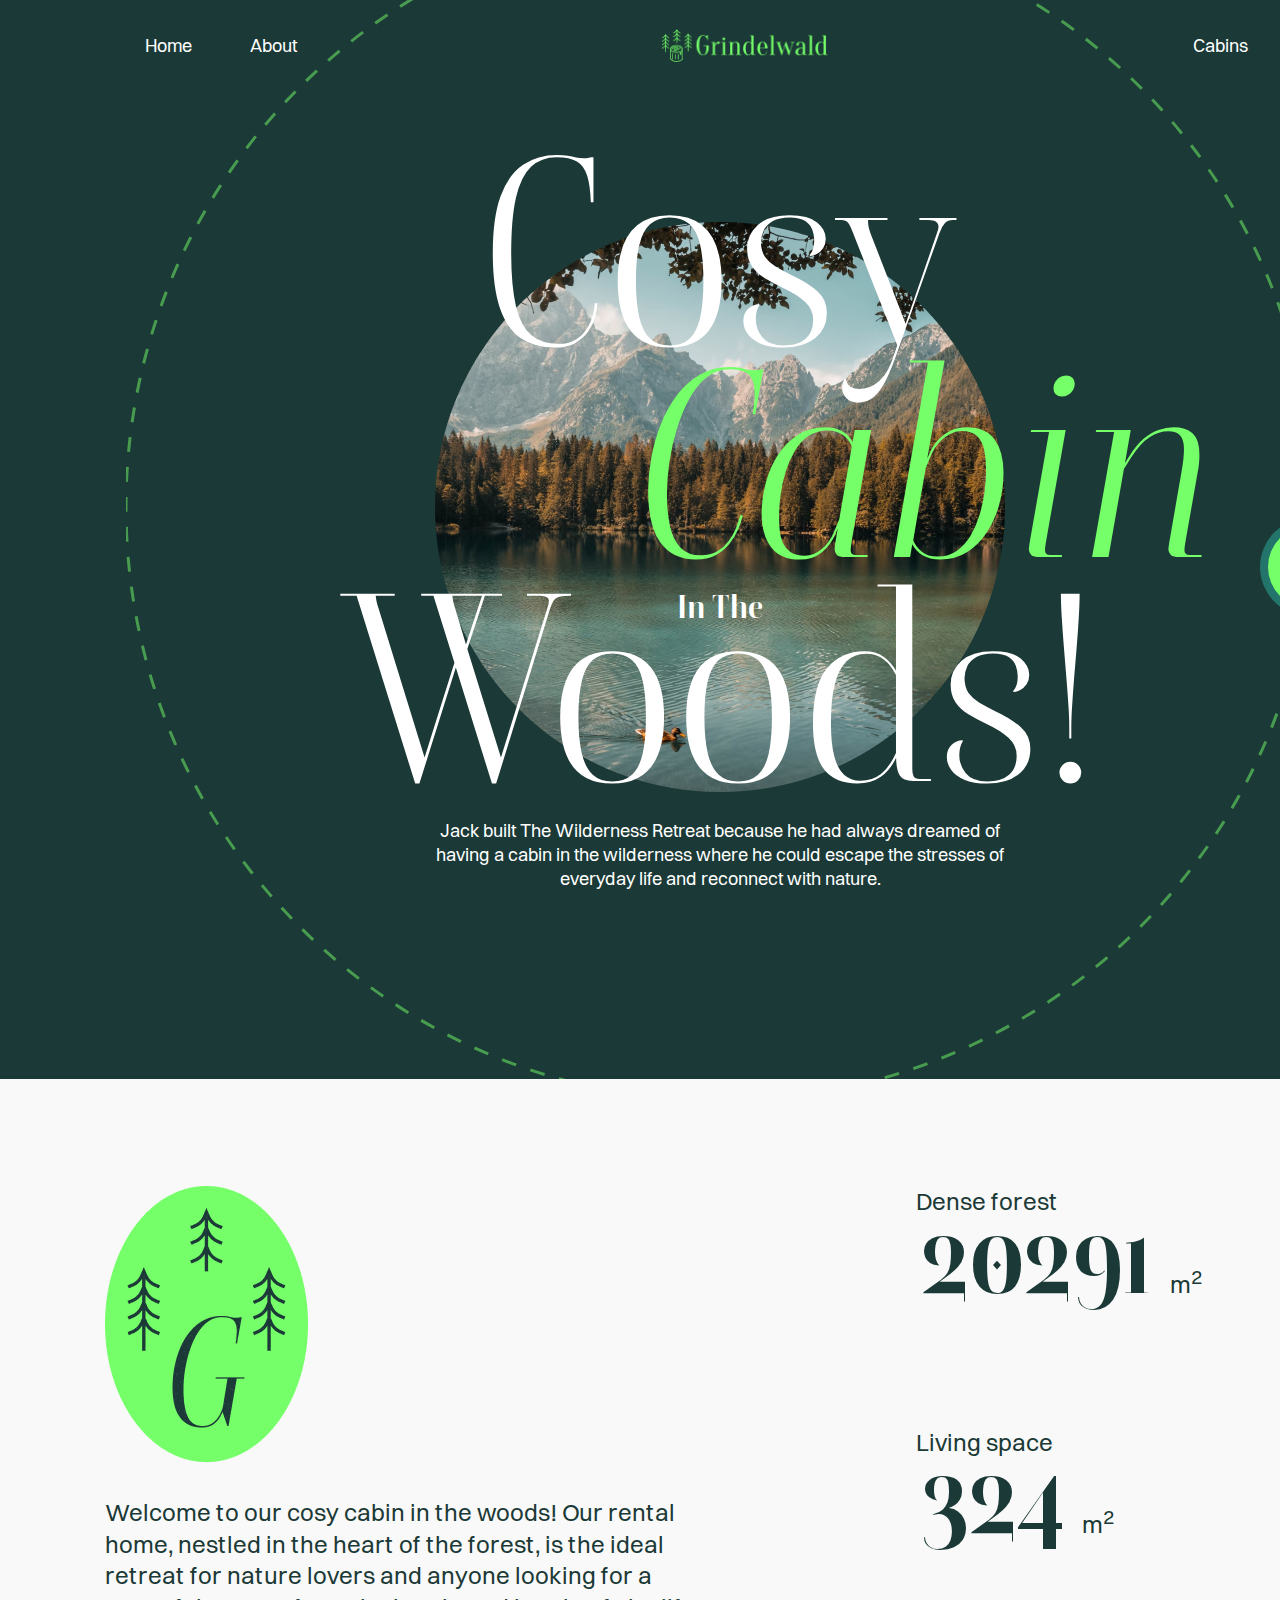
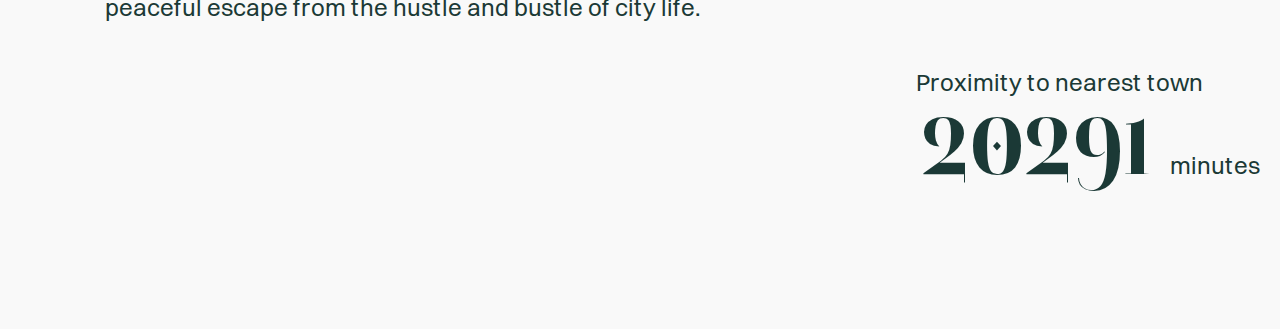
==== home-page/index.html @ 6c134b19 "Completed the company info section" ====
<!doctype html>
<html lang="en">
  <head>
    <meta charset="UTF-8" />
    <meta name="viewport" content="width=device-width, initial-scale=1.0" />
    <link rel="stylesheet" href="./styles.css" />
    <link
      href="https://api.fontshare.com/v2/css?f[]=boska@200,201,300,301,400,401,500,501,700,701,900,901,1,2&display=swap"
      rel="stylesheet"
    />

    <link rel="preconnect" href="https://fonts.googleapis.com" />
    <link rel="preconnect" href="https://fonts.gstatic.com" crossorigin />
    <link
      href="https://fonts.googleapis.com/css2?family=Poppins:ital,wght@0,100;0,200;0,300;0,400;0,500;0,600;0,700;0,800;0,900;1,100;1,200;1,300;1,400;1,500;1,600;1,700;1,800;1,900&display=swap"
      rel="stylesheet"
    />
    <title>Grindelwald</title>
  </head>
  <body>
    <main>
      <!-- =================================== Start Header ================================ -->
      <header>
        <!-- ========== Navbar ============ -->
        <nav>
          <div id="left-items">
            <a href="/">Home</a>
            <a href="/">About</a>
          </div>
          <img src="./assets/images/logo.png" alt="" />
          <div id="right-items">
            <a href="/">Cabins</a>
            <a href="/">Reserve</a>
          </div>
        </nav>

        <!-- ======== Hero Secion ========= -->
        <div class="hero-section">
          <div class="dash-circle">
            <img src="./assets/images/image1.png" alt="" />
            <div class="hero-info">
              <h1>
                <span>Cosy</span>
                <span id="cabin">Cabin</span>
                <span id="in-the">In The </span>
                <span> Woods!</span>
              </h1>
              <p>
                Jack built The Wilderness Retreat because he had always dreamed
                of having a cabin in the wilderness where he could escape the
                stresses of everyday life and reconnect with nature.
              </p>
            </div>
            <div class="flex-center">
              <button class="flex-center">
                <img src="./assets/icons/play.png" alt="" />
              </button>
            </div>
          </div>
        </div>
      </header>
      <!-- =================================== End Header ================================ -->

      <!-- =================================== Start Header ================================ -->
      <section class="company-info">
        <div class="logo-para-container">
          <img src="./assets/images/trees.png" alt="Grindelwald" />
          <p class="company-para">
            Welcome to our cosy cabin in the woods! Our rental home, nestled in
            the heart of the forest, is the ideal retreat for nature lovers and
            anyone looking for a peaceful escape from the hustle and bustle of
            city life.
          </p>
        </div>

        <div class="cabin-data">
          <div>
            <p>Dense forest</p>
            <h2>
              20291 <span>m<sup>2</sup></span>
            </h2>
          </div>
          <div>
            <p>Living space</p>
            <h2>
              324 <span>m<sup>2</sup></span>
            </h2>
          </div>
          <div>
            <p>Proximity to nearest town</p>
            <h2>20291 <span>minutes</span></h2>
          </div>
        </div>
      </section>
    </main>

    <script src="./app.js"></script>
  </body>
</html>
---- home-page/styles.css ----
@font-face {
  font-family: "Switzer Variable";
  src: url("./assets/fonts/Switzer-Variable.ttf");
}

@font-face {
  font-family: "Boska Variable";
  src: url("./assets/fonts/Boska-Variable.ttf");
}

@font-face {
  font-family: "Boska-Italic";
  src: url("./assets/fonts/Boska-VariableItalic.ttf");
}

:root {
  --primary-color: #75ff69;
  --primary-bg: #1b3936;
  --secondary-bg: #f9f9f9;
  --text-color: #1b3936;
}

* {
  margin: 0;
  padding: 0;
  box-sizing: border-box;
  /* font-family: "Boska", serif; */
  /* font-family: "Poppins", sans-serif; */
  /* font-family: SwitzerBlackItalic; */
  /* font-family: BoskaExtralight; */
  text-decoration: none;
}

body {
  width: 1440px;
  margin: auto;
}

/* ====================================== Common Styles ==================================== */
.flex-center {
  display: flex;
  align-items: center;
  justify-content: center;
}

/* ====================================== Start Header Styles ==================================== */
header {
  height: 1079px;
  background-color: var(--primary-bg);
  position: relative;
  z-index: 0;
  padding-top: 29px;
  overflow: hidden;
}

/* ========= Start Nabbar styles =========== */
header nav {
  width: 1214px;
  height: 33px;
  display: flex;
  align-items: center;
  justify-content: space-between;
  margin: 0 81px 0 145px;
}

header nav a {
  font-family: Switzer Variable;
  font-size: 18px;
  font-weight: 400;
  line-height: 23.76px;
  color: white;
}

header nav #left-items a:first-child {
  margin-right: 54px;
}

header nav #right-items a:first-child {
  margin-right: 41px;
}

header nav img {
  width: 168px;
  height: 33px;
}
/* ========== End Navbar Styles =========== */

.hero-section .dash-circle {
  width: 1188px;
  height: 1188px;
  top: -87.45px;
  left: 126px;
  bottom: -30px;
  position: absolute;

  display: flex;
  align-items: center;
  justify-content: center;

  background-image: url("data:image/svg+xml,%3csvg width='100%25' height='100%25' xmlns='http://www.w3.org/2000/svg'%3e%3crect width='100%25' height='100%25' fill='none' rx='50%25' ry='50%25' stroke='rgba(117%2c 255%2c 105%2c 0.5)' stroke-width='3' stroke-dasharray='15px%2c 15px' stroke-dashoffset='86' stroke-linecap='butt'/%3e%3c/svg%3e");

  /* border-radius: 100px; */
}

.dash-circle img {
  height: 570px;
  width: 570px;
  position: absolute;
  z-index: -10;
}

.dash-circle .hero-info {
  width: 1070px;
  height: 724px;
  z-index: 10;
  color: white;
  display: flex;
  align-items: center;
  justify-content: center;
  flex-direction: column;
}

.dash-circle .hero-info h1 {
  font-family: Boska Variable;
  margin-top: 50px;
}

.dash-circle .hero-info h1 span {
  display: block;
  text-align: center;
}

.dash-circle .hero-info h1 span:first-child,
.dash-circle .hero-info h1 span:nth-child(2),
.dash-circle .hero-info h1 span:last-child {
  font-size: 262px;
  font-weight: 400;
  line-height: 161.76px;
}

.dash-circle .hero-info h1 span:nth-child(2) {
  text-align: right;
  margin: 50px -120px 40px 0;
  font-family: Boska-Italic;
  font-style: italic !important;
  color: var(--primary-color);
}

.dash-circle .hero-info h1 span:nth-child(3) {
  font-size: 32px;
  font-weight: 700;
  line-height: 41.6px;
  margin-bottom: -20px;
}

.dash-circle .hero-info p {
  width: 570px;
  height: 72px;
  font-family: Switzer Variable;
  font-size: 18px;
  font-weight: 400;
  line-height: 23.76px;
  text-align: center;
  margin-top: 50px;
}

.dash-circle div:last-child {
  width: 120px;
  height: 120px;
  border-radius: 50%;
  background: var(--primary-bg);
  position: absolute;
  top: 50%;
  right: -55px;
  z-index: 0;
}

.dash-circle div > button {
  width: 82px;
  height: 82px;
  border-radius: 50%;
  background: var(--primary-color);
  cursor: pointer;
  position: relative;
  border: none;
}

.dash-circle div > button::after {
  content: "";
  inset: -8px;
  border-radius: 50%;
  background-color: #23746b;
  position: absolute;
  z-index: -1;
}

.dash-circle div > button img {
  width: 17px;
  height: auto;
  z-index: 10;
}
/* ====================================== End Header Styles ==================================== */

/* ================================ Start Company Info Styles ================================ */
section.company-info {
  width: 100%;
  height: 850px;
  padding: 107px 0 0 105px;
  background-color: var(--secondary-bg);
  display: flex;
  gap: 207px;
  color: var(--text-color);
}

section.company-info .logo-para-container img {
  width: 203px;
}

section.company-info .logo-para-container p {
  width: 609px;
  font-family: Switzer Variable;
  font-size: 24px;
  font-weight: 400;
  line-height: 31.68px;
  margin-top: 30px;
}

section.company-info .cabin-data {
  display: flex;
  flex-direction: column;
  gap: 104px;
}

section.company-info .cabin-data > div h2 {
  font-family: Boska Variable;
  font-size: 100px;
  font-weight: 700;
  line-height: 130px;
  text-align: left;
  margin-top: -25px;
}

section.company-info .cabin-data > div > p,
section.company-info .cabin-data > div h2 > span {
  font-family: Switzer Variable;
  font-size: 24px;
  line-height: 31.68px;
  font-weight: 400;
  margin-left: -5px;
}
/* ================================ End Company Info Styles ================================= */
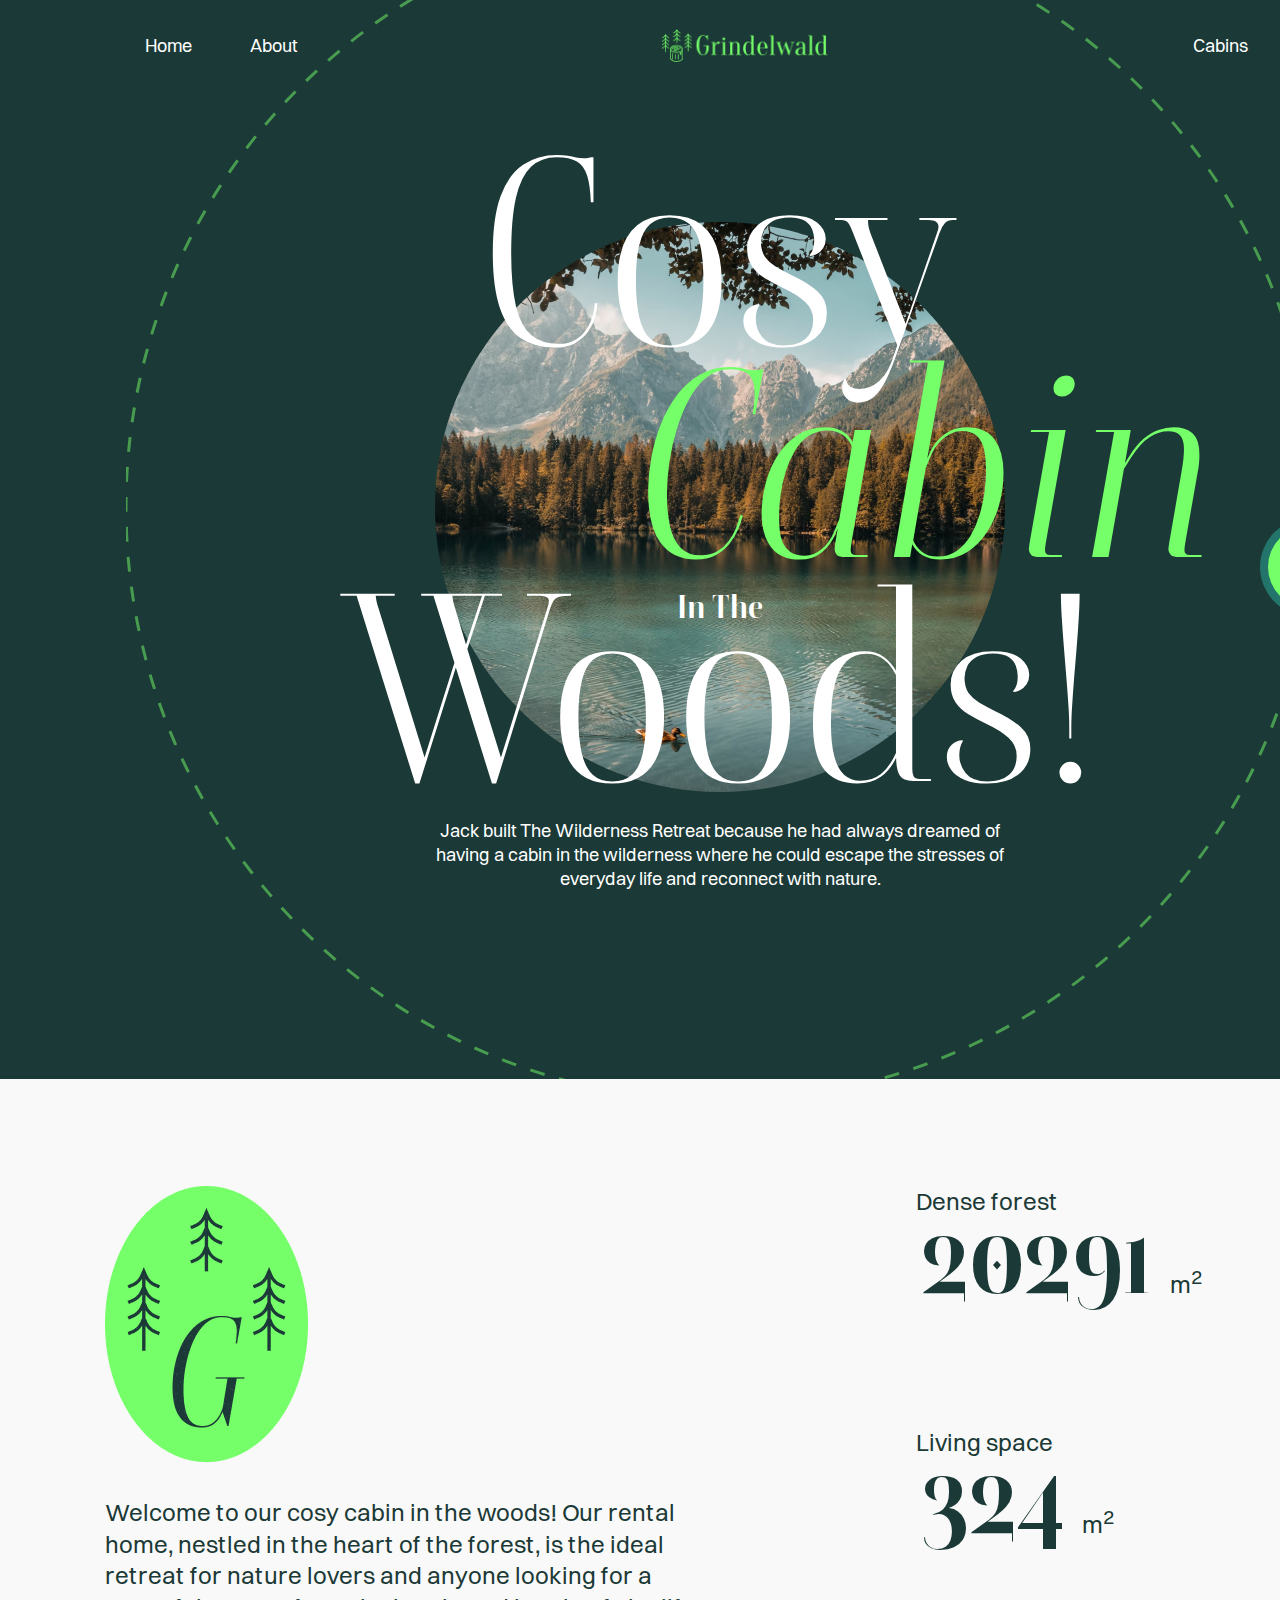
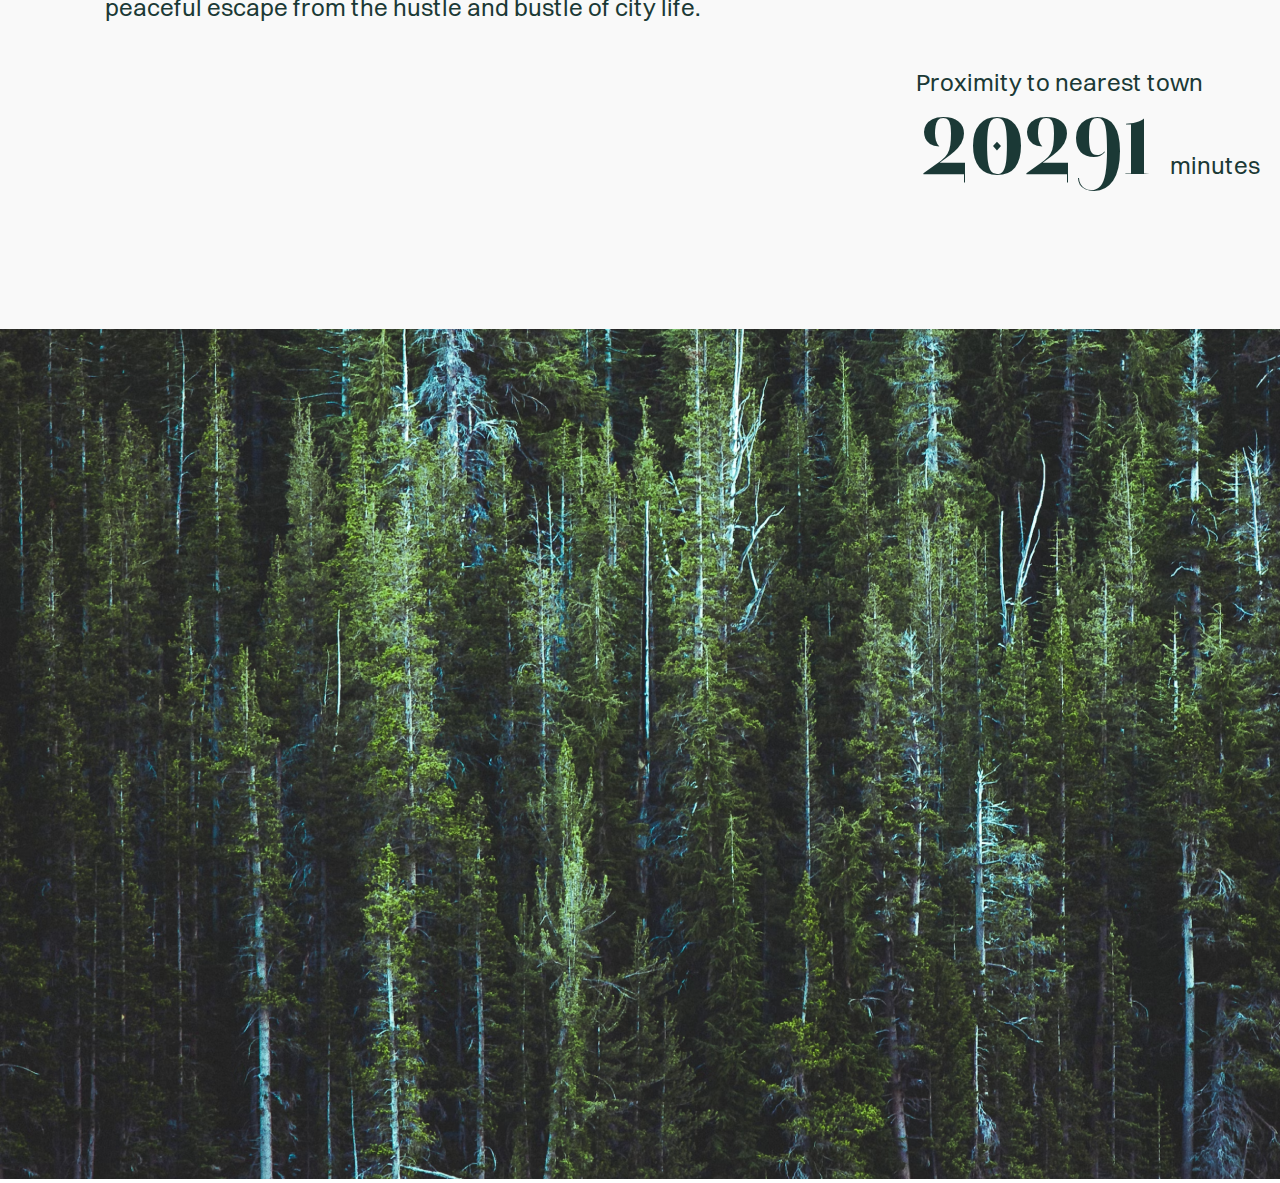
==== commit f17e1631: "completed the image container section" ====
--- a/home-page/index.html
+++ b/home-page/index.html
@@ -61,7 +61,7 @@
       </header>
       <!-- =================================== End Header ================================ -->
 
-      <!-- =================================== Start Header ================================ -->
+      <!-- ============================== Start Company Info section =========================== -->
       <section class="company-info">
         <div class="logo-para-container">
           <img src="./assets/images/trees.png" alt="Grindelwald" />
@@ -92,6 +92,13 @@
           </div>
         </div>
       </section>
+      <!-- ============================== End Company Info section =========================== -->
+
+      <!-- ============================== Start Image section =========================== -->
+      <section class="image-container">
+        <img src="./assets/images/image2.png" alt="" />
+      </section>
+      <!-- ============================== End Image section =========================== -->
     </main>
 
     <script src="./app.js"></script>
--- a/home-page/styles.css
+++ b/home-page/styles.css
@@ -249,3 +249,16 @@
   margin-left: -5px;
 }
 /* ================================ End Company Info Styles ================================= */
+
+/* ================================ Start Image section Styles ================================= */
+section.image-container {
+  width: 100%;
+  height: 850px;
+}
+
+section.image-container > img {
+  width: 100%;
+  height: 100%;
+}
+
+/* ================================ End Image section Styles ================================= */
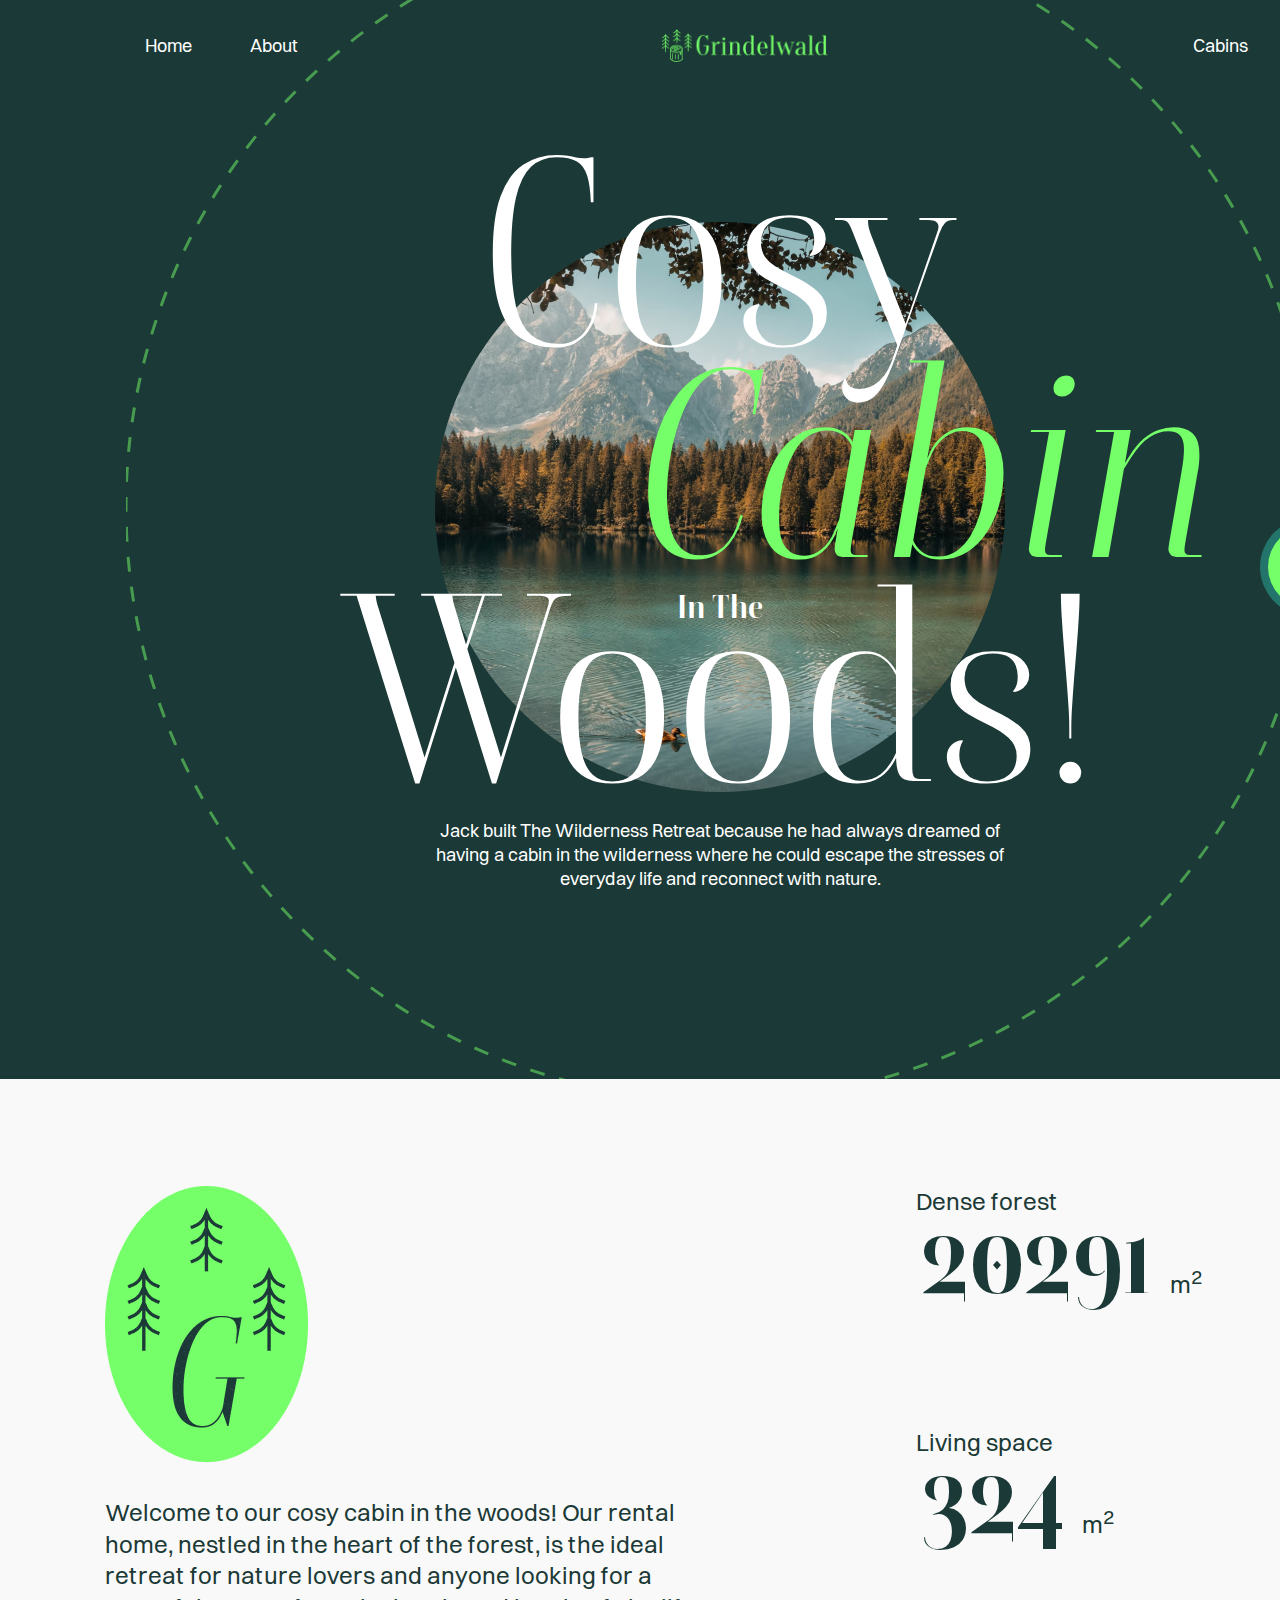
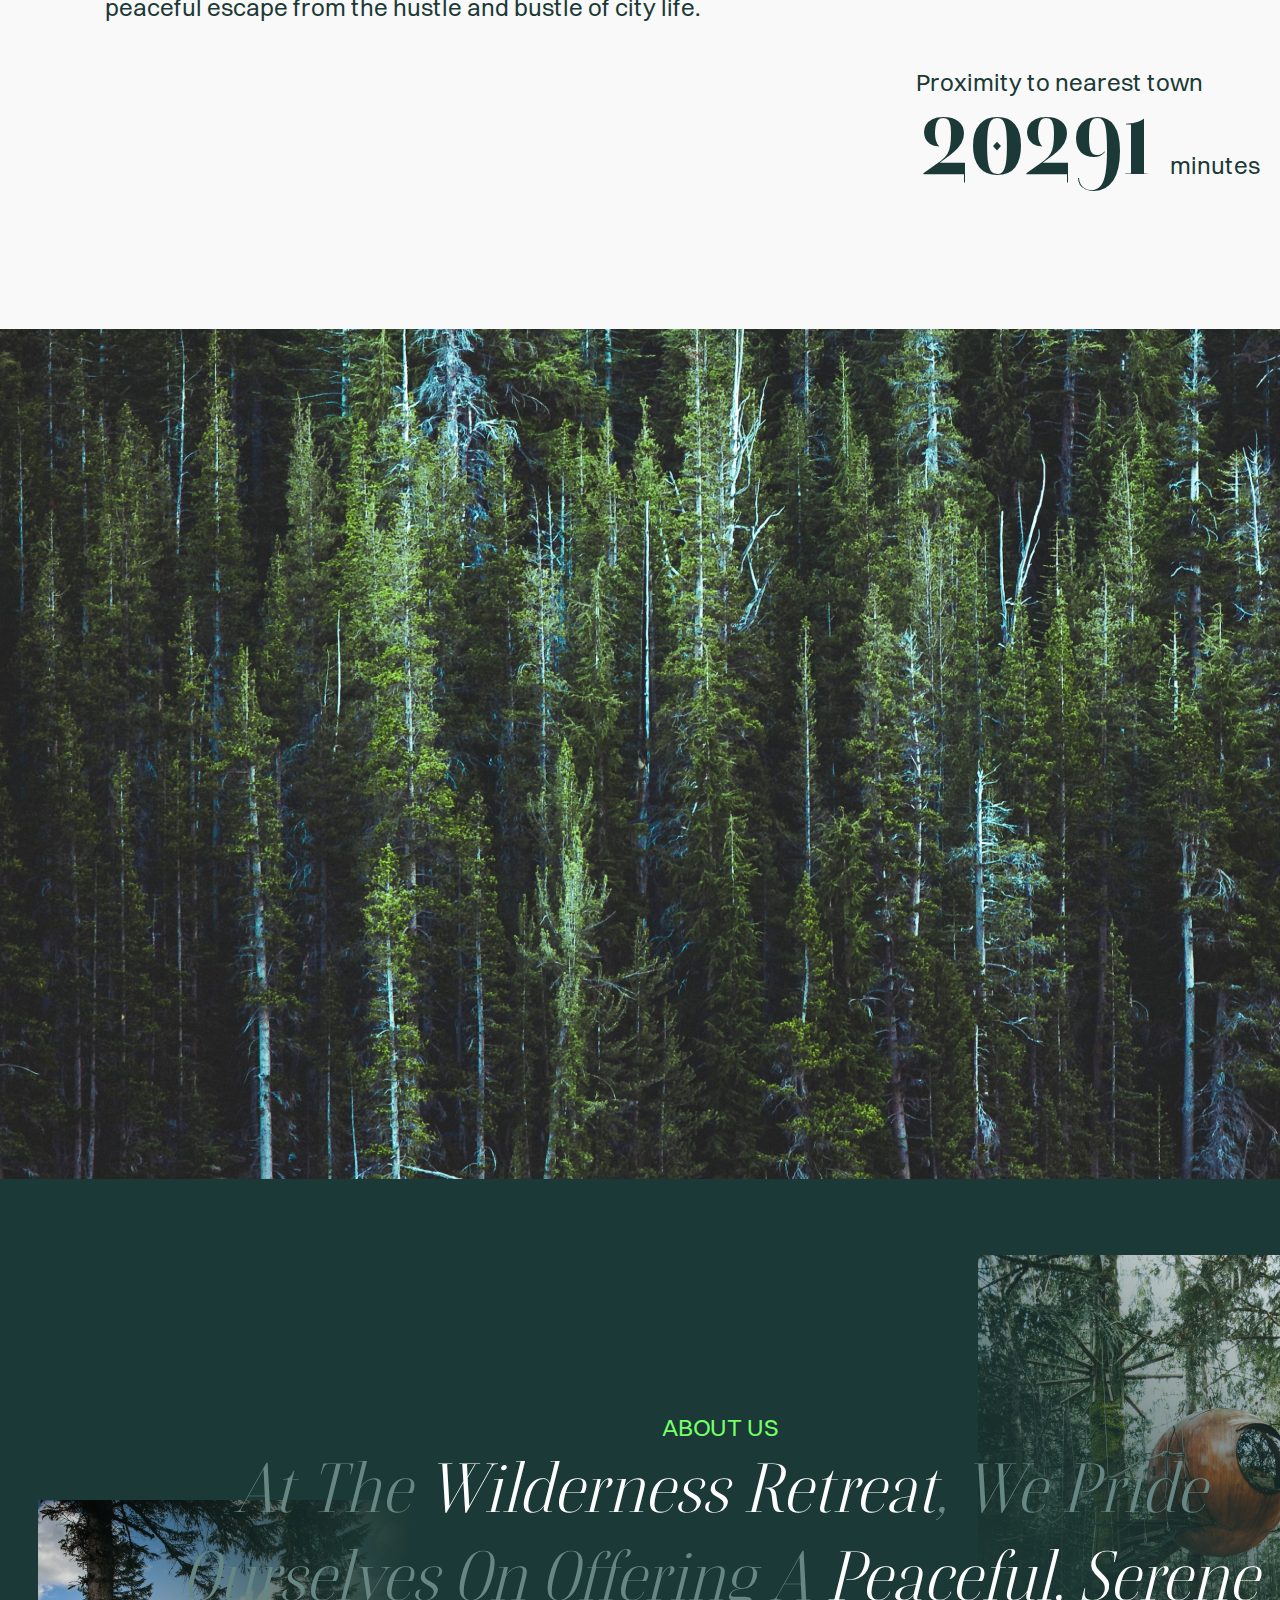
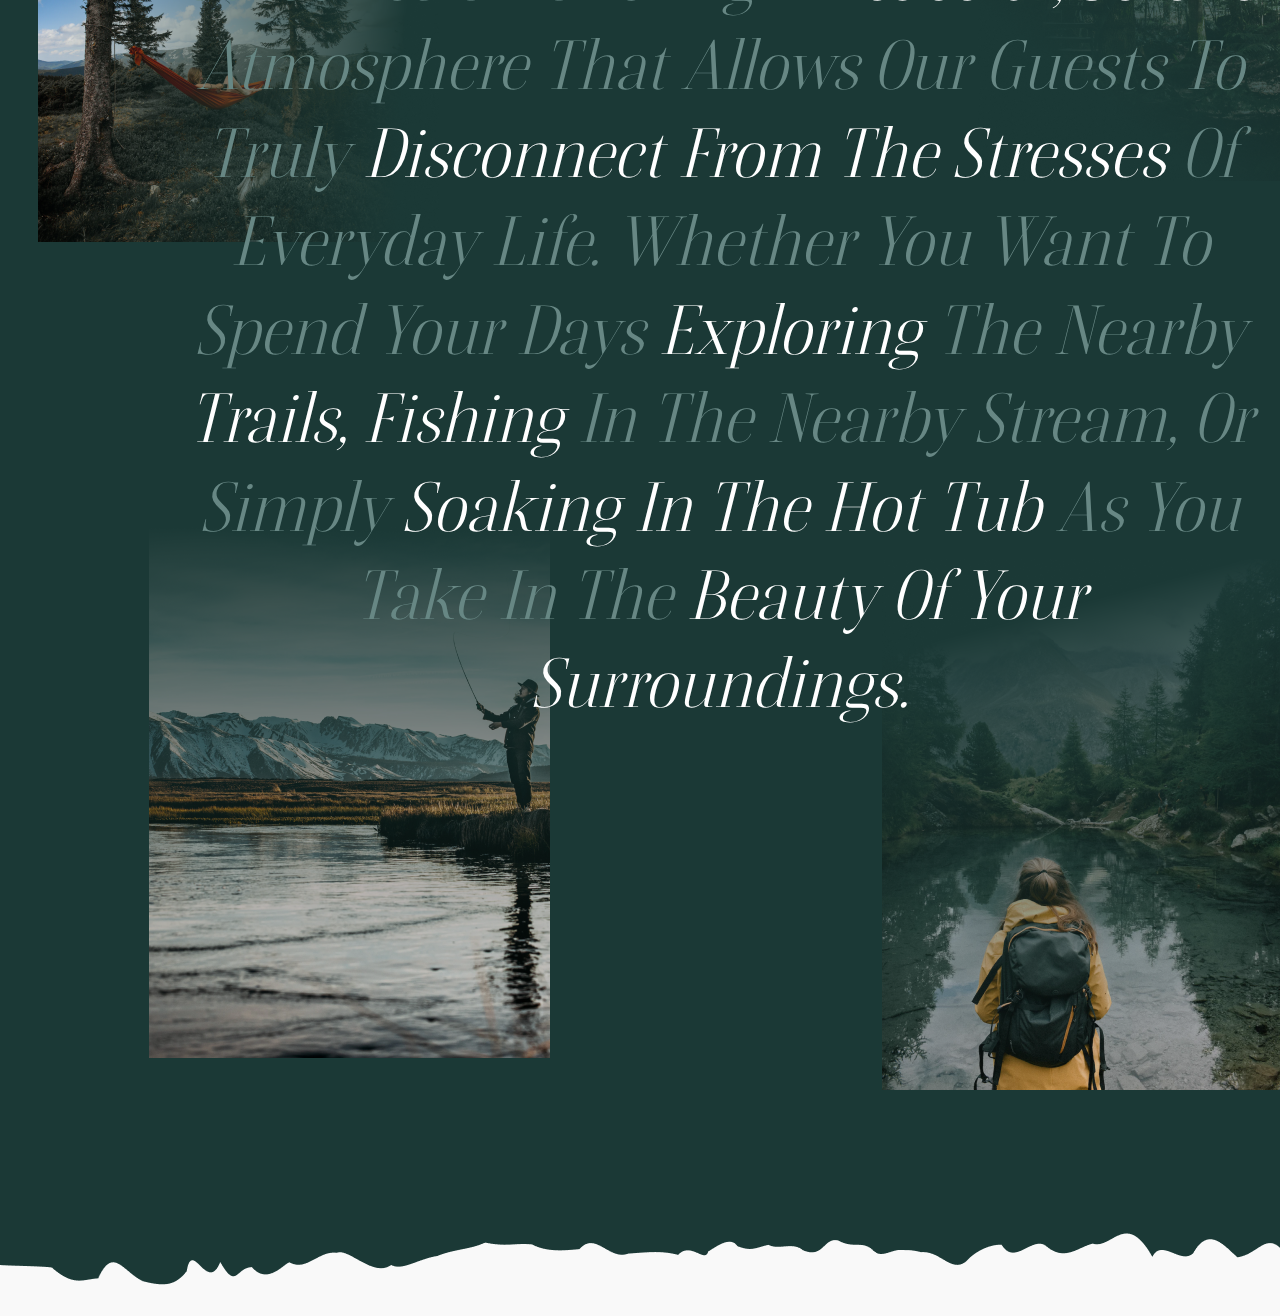
==== commit f148c2a0: "completed about section" ====
--- a/home-page/index.html
+++ b/home-page/index.html
@@ -94,11 +94,27 @@
       </section>
       <!-- ============================== End Company Info section =========================== -->
 
-      <!-- ============================== Start Image section =========================== -->
+      <!-- ============================== Start Image section ================================ -->
       <section class="image-container">
         <img src="./assets/images/image2.png" alt="" />
       </section>
-      <!-- ============================== End Image section =========================== -->
+      <!-- ============================== End Image section =================================== -->
+
+      <!-- ============================== Start About section =================================== -->
+      <section class="about">
+        <h5>ABOUT US</h5>
+        <p>
+          At The <span>Wilderness Retreat</span>, we pride ourselves on offering
+          a <span>Peaceful, Serene</span> atmosphere that allows our guests to
+          truly <span>Disconnect From The Stresses</span> of everyday life.
+          Whether you want to spend your days <span>Exploring</span> the nearby
+          <span>Trails, Fishing</span> in the nearby stream, or simply
+          <span>Soaking In The Hot Tub</span> as you take in the
+          <span>beauty of your surroundings.</span>
+        </p>
+        <img src="./assets/images/intersect.png" alt="" />
+      </section>
+      <!-- ============================== End About section ===================================== -->
     </main>
 
     <script src="./app.js"></script>
--- a/home-page/styles.css
+++ b/home-page/styles.css
@@ -260,5 +260,60 @@
   width: 100%;
   height: 100%;
 }
-
 /* ================================ End Image section Styles ================================= */
+
+/* ================================ Start About section Styles ================================= */
+section.about {
+  height: 1737px;
+  width: 100%;
+  background-color: var(--primary-bg);
+  padding: 233px 178px 0 178px;
+  position: relative;
+
+  background-image: url("./assets//images/about3.png"),
+    url("./assets//images/about4.png"), url("./assets//images/about2.png"),
+    url("./assets//images/about1.png");
+  background-position:
+    38px 321px,
+    978px 76px,
+    882px 980px,
+    149px 948px;
+  background-repeat: no-repeat, no-repeat, no-repeat, no-repeat;
+  background-size: contain, contain, contain, contain;
+  background-size:
+    401px 342px,
+    401px 526px,
+    401px 531px,
+    401px 531px;
+}
+
+section.about > h5 {
+  font-family: Switzer Variable;
+  font-size: 24px;
+  font-weight: 400;
+  line-height: 31.68px;
+  color: var(--primary-color);
+  text-align: center;
+}
+
+section.about > p {
+  font-family: Boska Variable;
+  font-size: 68px;
+  font-style: italic;
+  font-weight: 400;
+  line-height: 88.4px;
+  text-align: center;
+  color: #678784;
+  text-transform: capitalize;
+}
+
+section.about > p > span {
+  color: white;
+}
+
+section.about > img {
+  position: absolute;
+  bottom: 0;
+  left: 0;
+}
+/* ================================ End About section Styles ================================= */
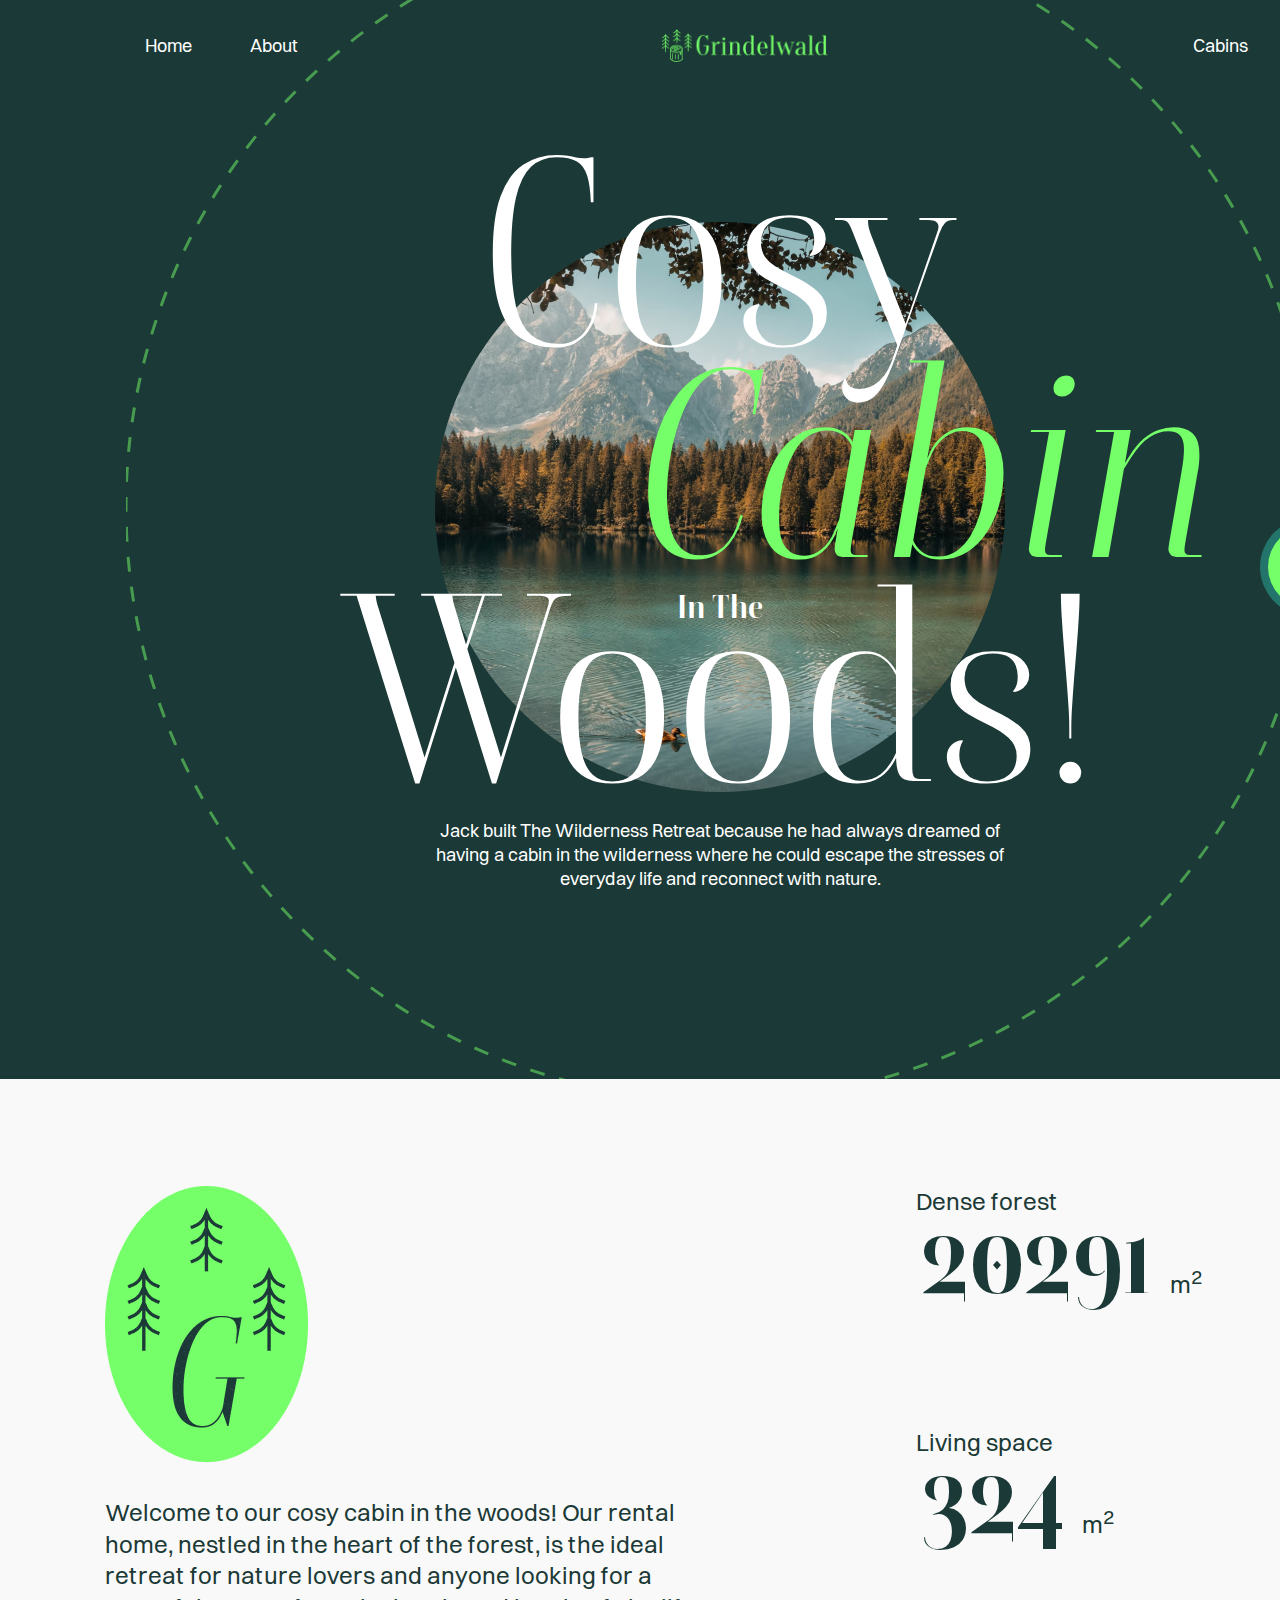
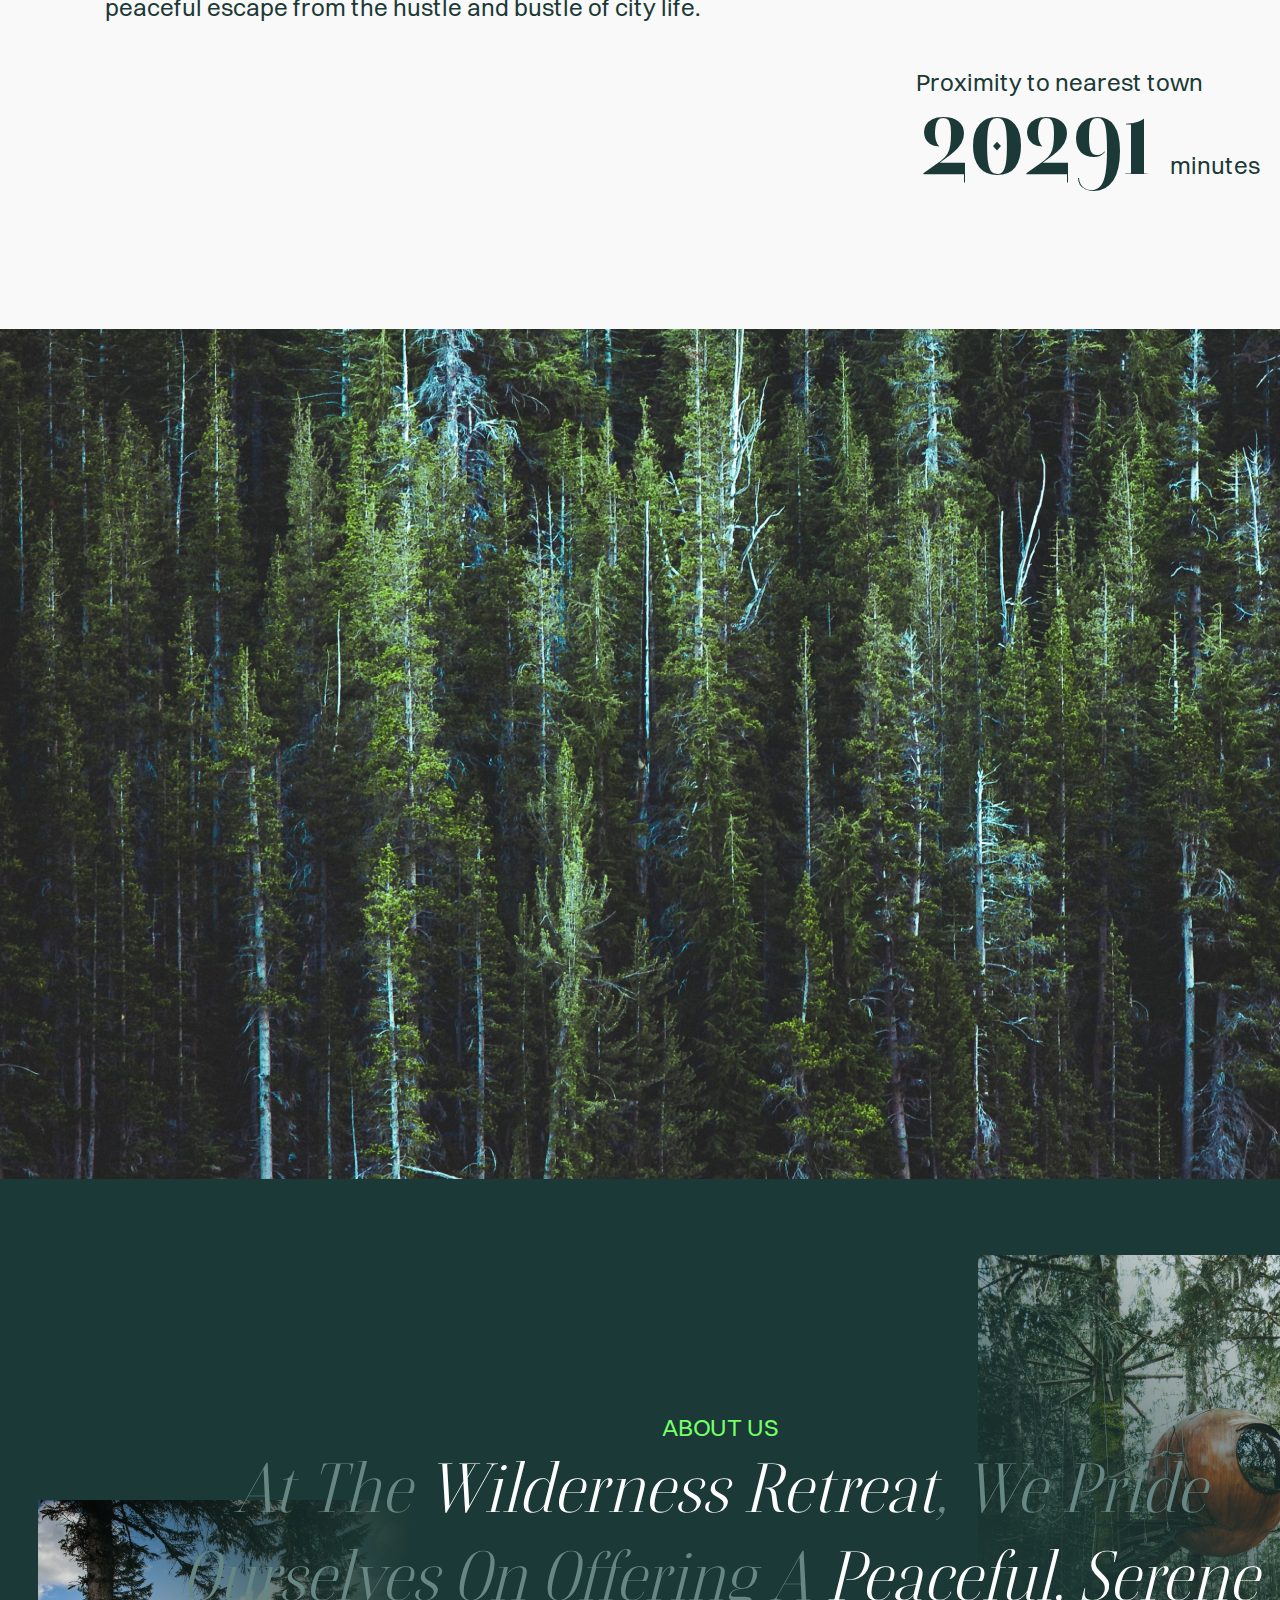
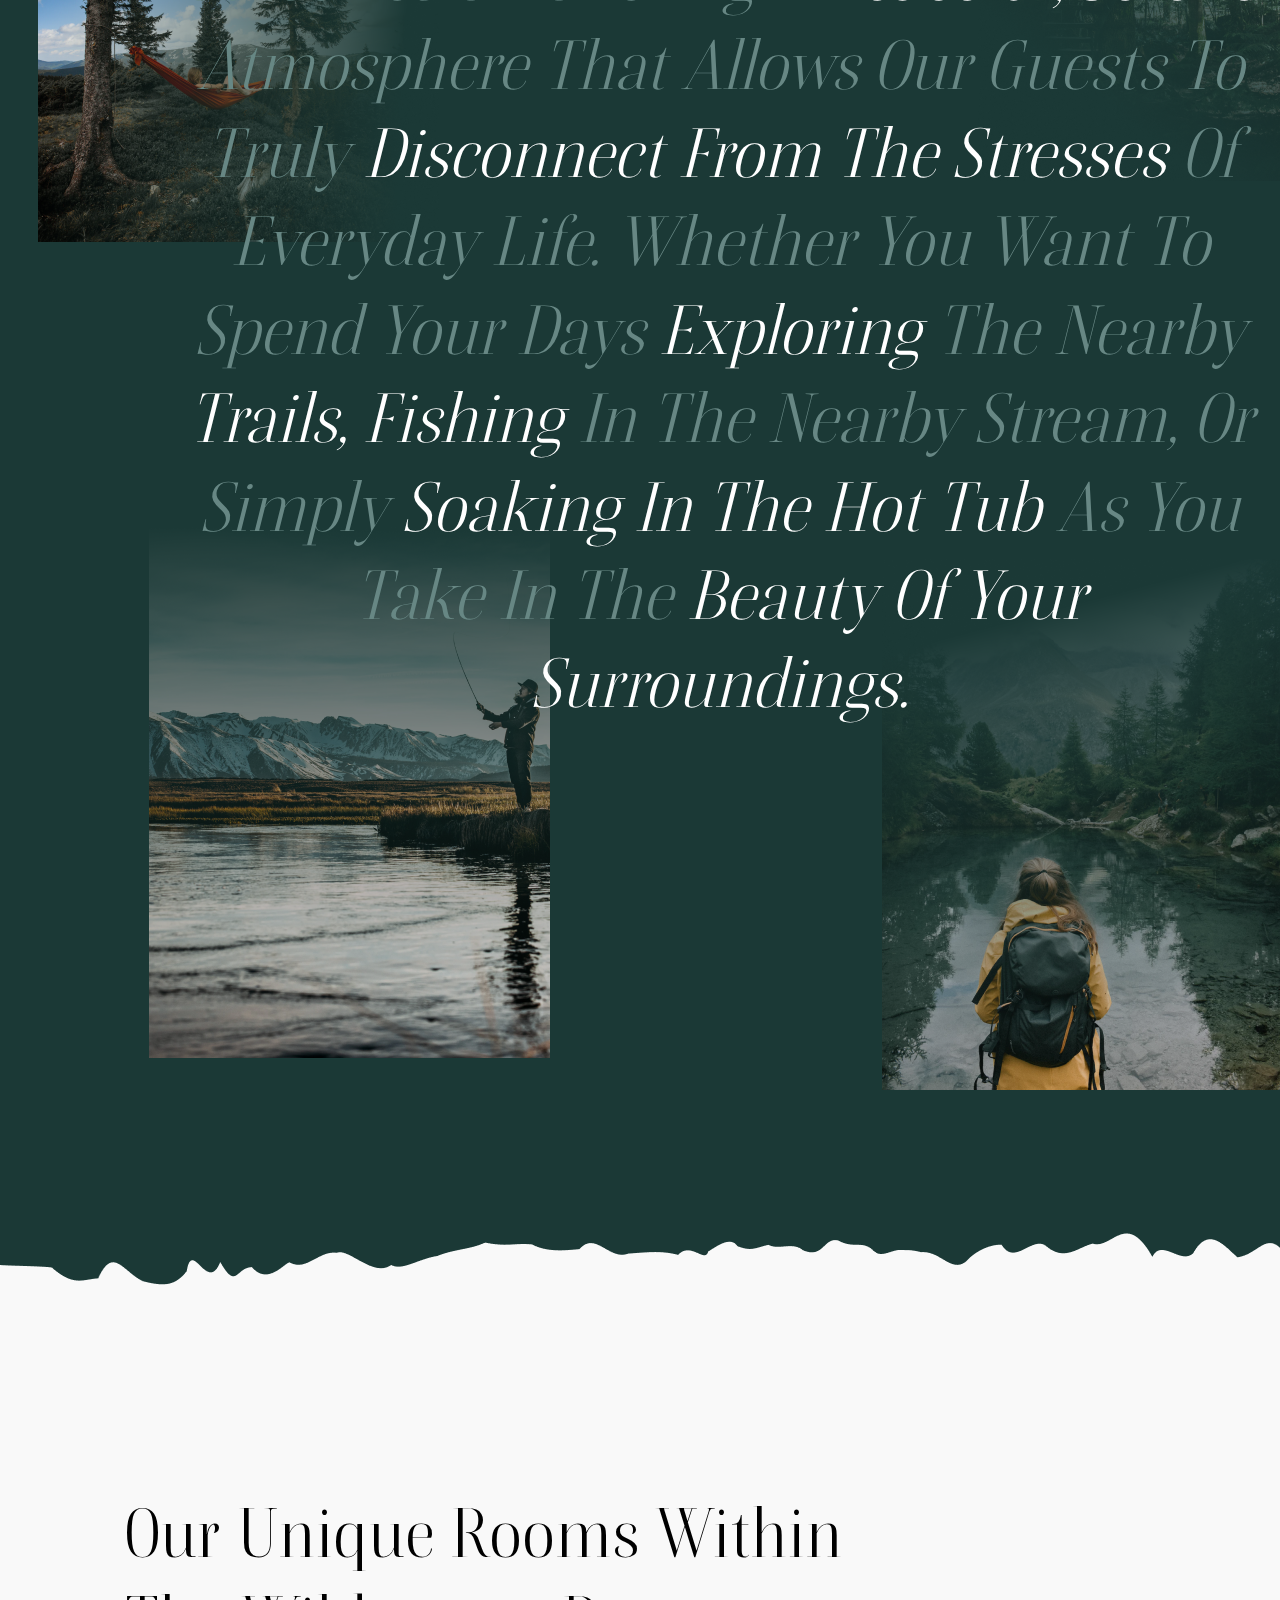
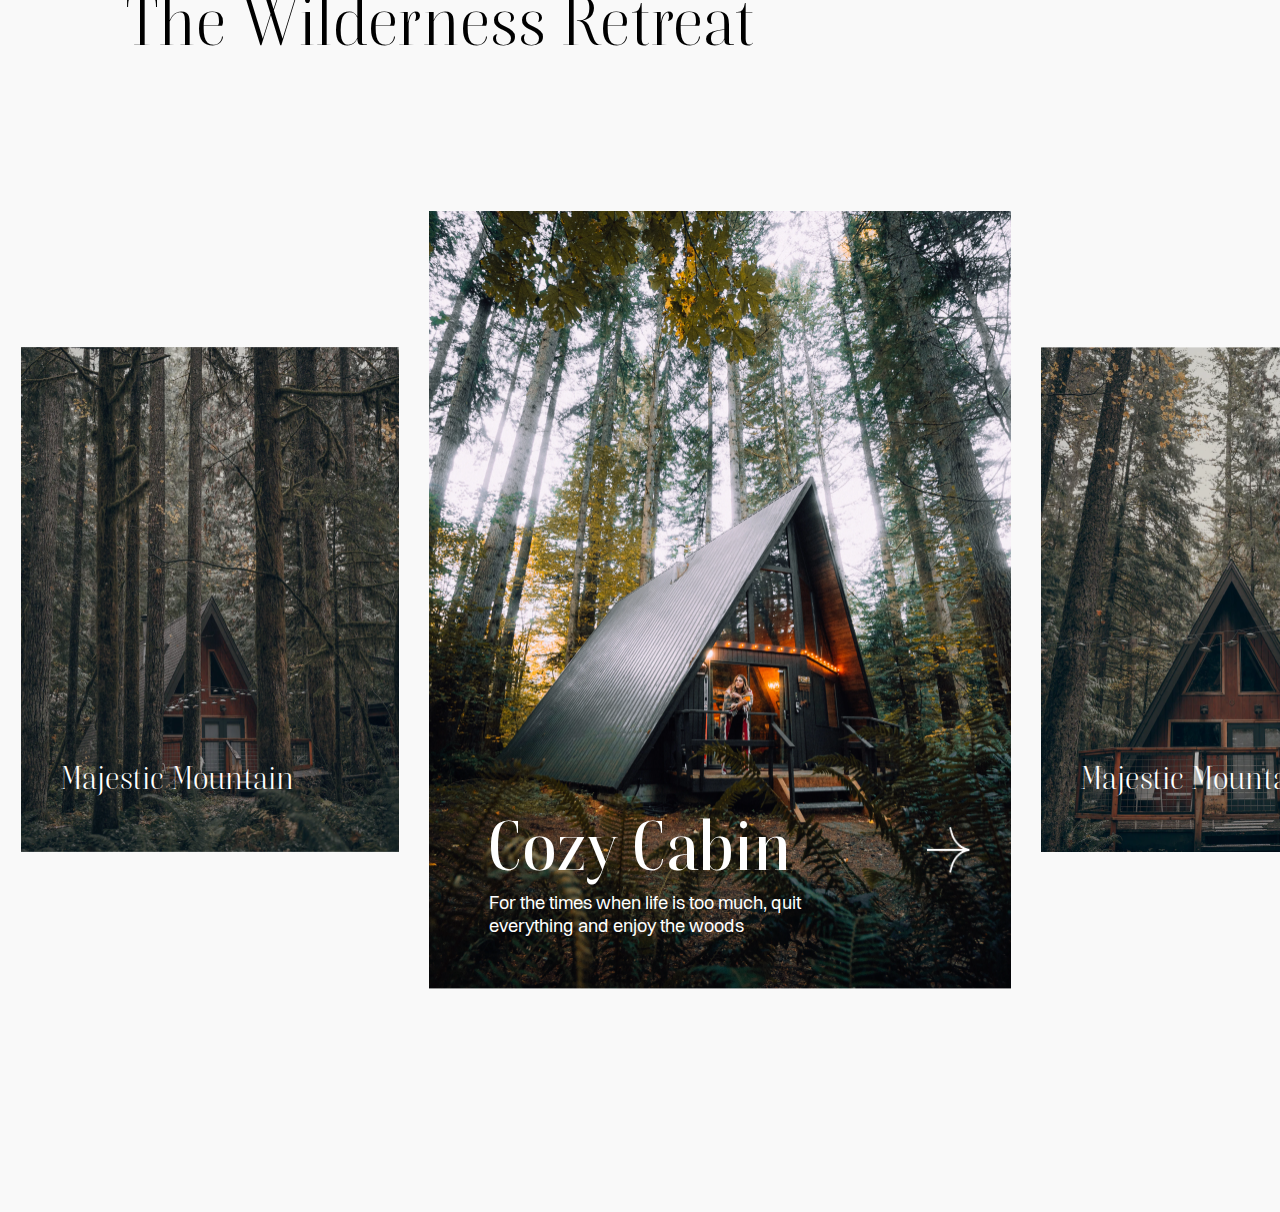
==== commit c768d0ee: "Completed the cabins section" ====
--- a/home-page/index.html
+++ b/home-page/index.html
@@ -115,6 +115,38 @@
         <img src="./assets/images/intersect.png" alt="" />
       </section>
       <!-- ============================== End About section ===================================== -->
+
+      <!-- ============================ Start Unique Rooms section ============================== -->
+      <section class="unique-rooms">
+        <h2>
+          Our Unique Rooms Within <br />
+          The Wilderness Retreat
+        </h2>
+        <div class="cabins">
+          <div class="cabin">
+            <img src="./assets/images/cabin1.png" alt="" />
+            <div><p>Majestic Mountain</p></div>
+          </div>
+          <div class="cabin">
+            <img src="./assets/images/cabin2.png" alt="" />
+            <div>
+              <div class="cabin-info">
+                <h3>Cozy Cabin</h3>
+                <p>
+                  For the times when life is too much, quit everything and enjoy
+                  the woods
+                </p>
+              </div>
+              <img src="./assets/icons/right-arrow.png" alt="" />
+            </div>
+          </div>
+          <div class="cabin">
+            <img src="./assets/images/cabin3.png" alt="" />
+            <div><p>Majestic Mountain</p></div>
+          </div>
+        </div>
+      </section>
+      <!-- ============================ End Unique Rooms section ================================ -->
     </main>
 
     <script src="./app.js"></script>
--- a/home-page/styles.css
+++ b/home-page/styles.css
@@ -34,6 +34,7 @@
 body {
   width: 1440px;
   margin: auto;
+  /* background-color: #1e1e1e; */
 }
 
 /* ====================================== Common Styles ==================================== */
@@ -317,3 +318,92 @@
   left: 0;
 }
 /* ================================ End About section Styles ================================= */
+
+/* ============================= Start Unique Rooms section Styles =============================== */
+section.unique-rooms {
+  height: 1496px;
+  background-color: var(--secondary-bg);
+  padding-top: 173px;
+}
+
+section.unique-rooms h2 {
+  margin-left: 125px;
+  font-family: Boska Variable;
+  font-size: 68px;
+  font-weight: 400;
+  line-height: 88.4px;
+}
+
+section.unique-rooms .cabins {
+  margin: 145px 21px 0 21px;
+  display: flex;
+  align-items: center;
+  gap: 30px;
+}
+
+section.unique-rooms .cabins .cabin:first-child,
+section.unique-rooms .cabins .cabin:last-child {
+  width: 378px;
+  height: 505px;
+  position: relative;
+}
+
+section.unique-rooms .cabins .cabin:nth-child(2) {
+  width: 582px;
+  height: 778.32px;
+  position: relative;
+}
+
+section.unique-rooms .cabins .cabin > div,
+section.unique-rooms .cabins .cabin > img {
+  position: absolute;
+  height: 100%;
+  width: 100%;
+  top: 0;
+}
+
+section.unique-rooms .cabins .cabin > div {
+  z-index: 2;
+  color: white;
+  display: flex;
+  flex-direction: column;
+  justify-content: end;
+}
+
+section.unique-rooms .cabins .cabin:first-child > div,
+section.unique-rooms .cabins .cabin:last-child > div {
+  padding: 0 0 54px 39px;
+  font-family: Boska Variable;
+  font-size: 32.11px;
+  font-weight: 400 !important;
+  line-height: 41.75px;
+}
+
+section.unique-rooms .cabins .cabin:nth-child(2) > div {
+  flex-direction: row;
+  align-items: end;
+  justify-content: start;
+  gap: 57px;
+  padding: 0 0 51px 60px;
+}
+
+section.unique-rooms .cabins .cabin:nth-child(2) > div .cabin-info h3 {
+  font-family: Boska Variable;
+  font-size: 68px;
+  font-weight: 500;
+  line-height: 88.4px;
+}
+
+section.unique-rooms .cabins .cabin:nth-child(2) > div .cabin-info p {
+  font-family: Switzer Variable;
+  font-size: 18px;
+  line-height: 23.76px;
+  width: 381px;
+}
+
+section.unique-rooms .cabins .cabin:nth-child(2) > div > img {
+  width: 43px;
+  height: 47px;
+  margin-bottom: 65px;
+}
+/* ============================== End Unique Rooms section Styles ================================ */
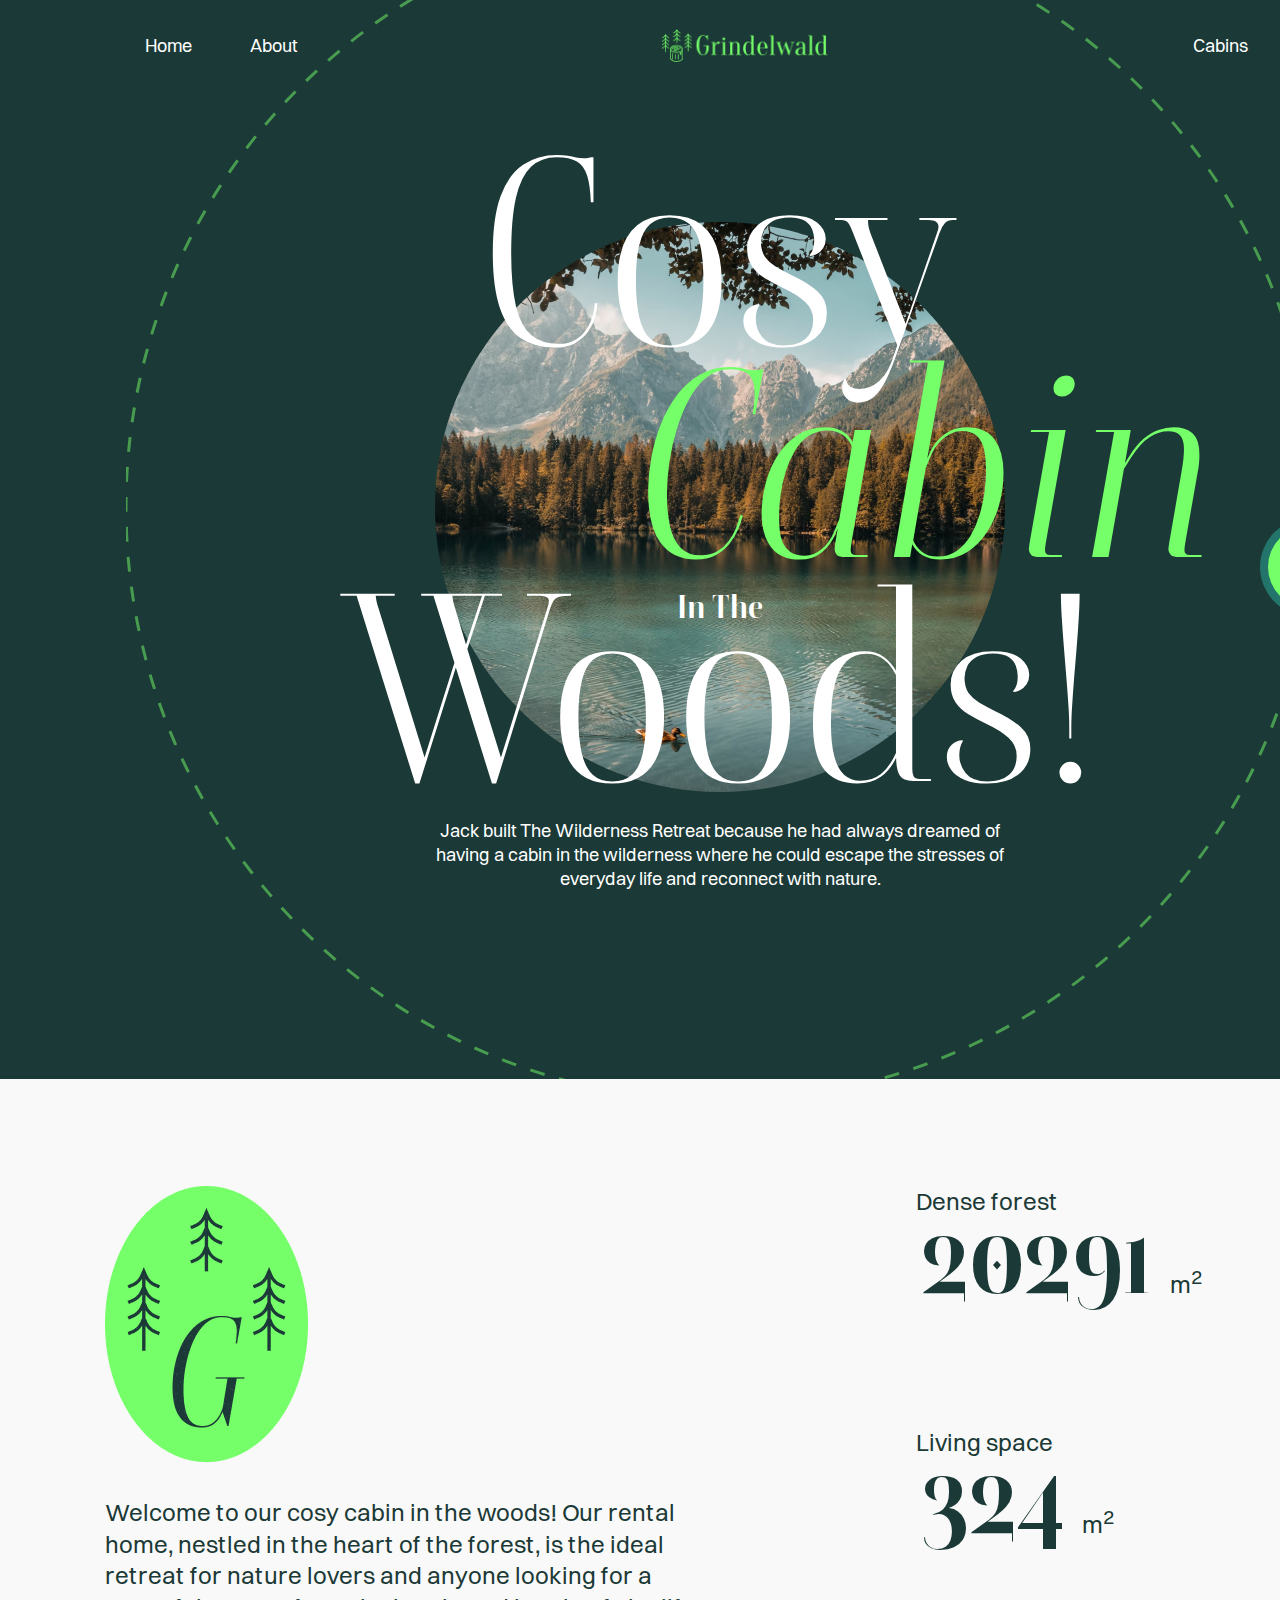
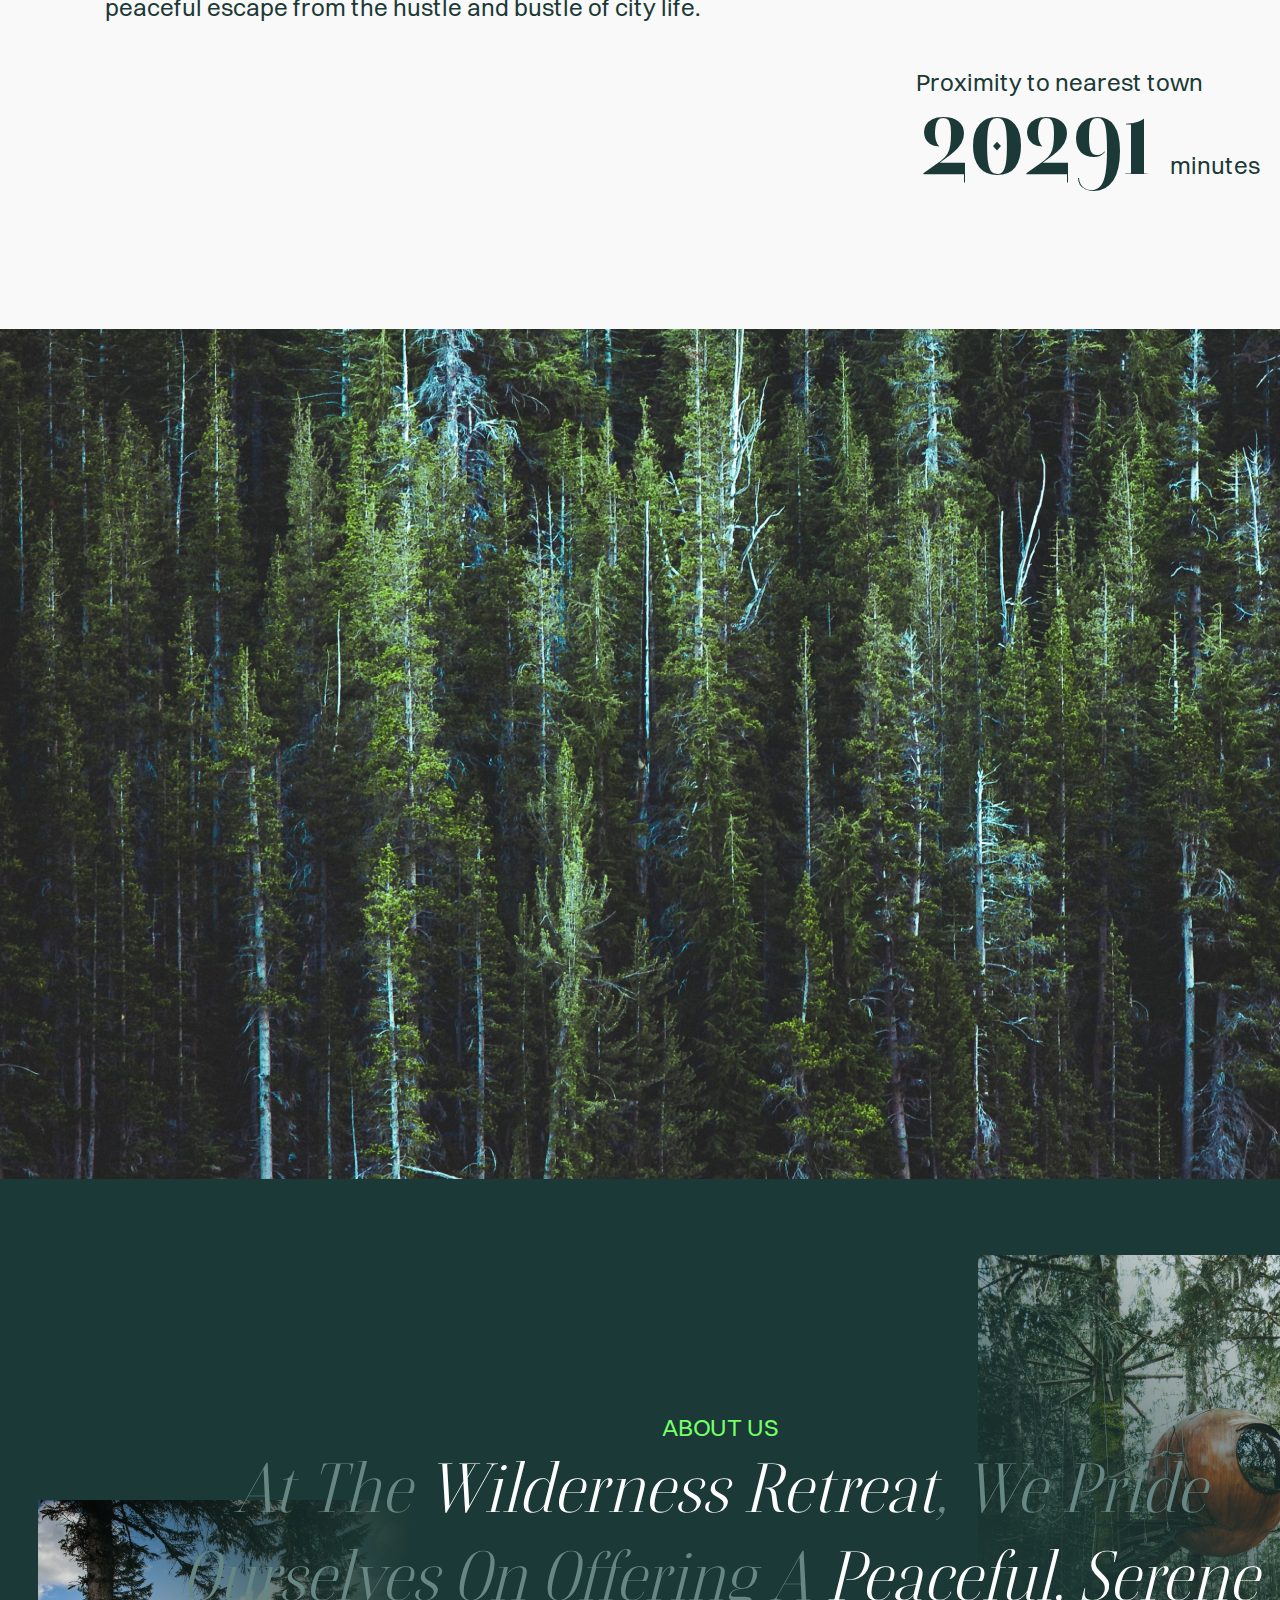
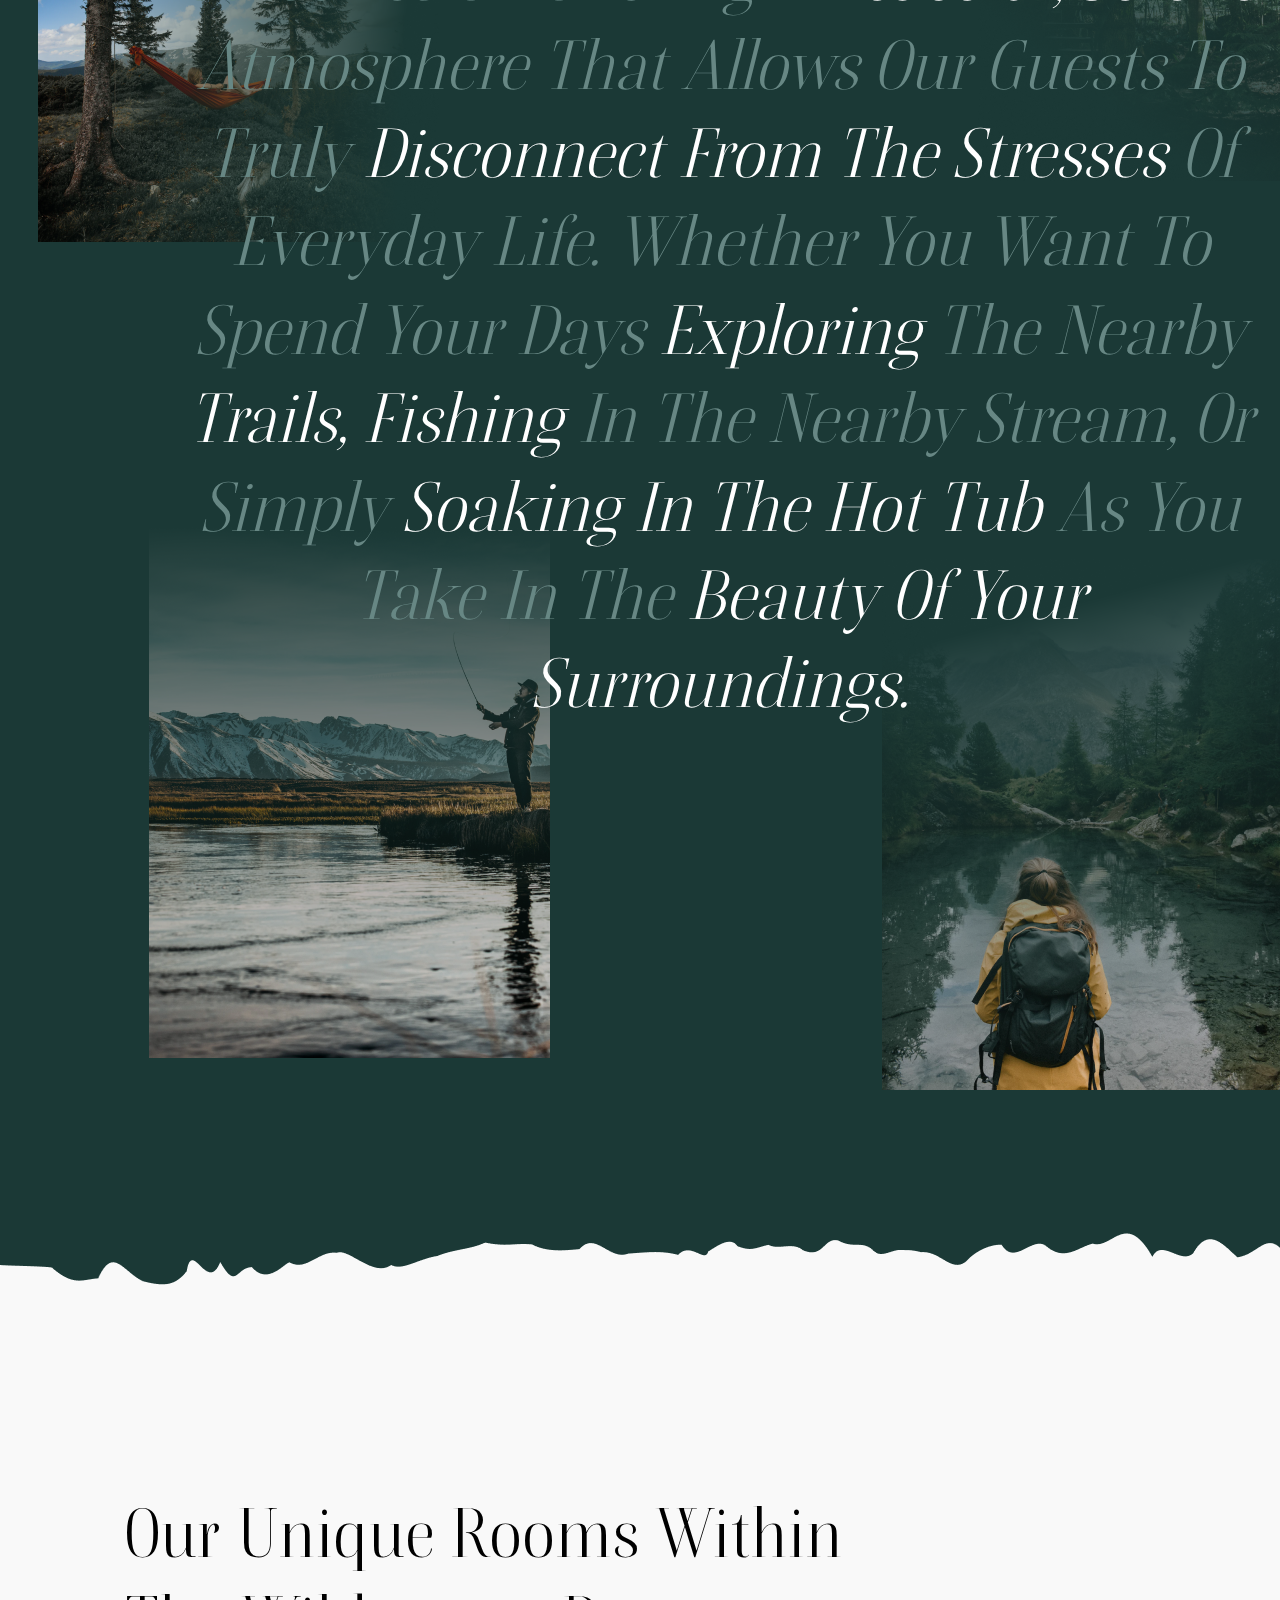
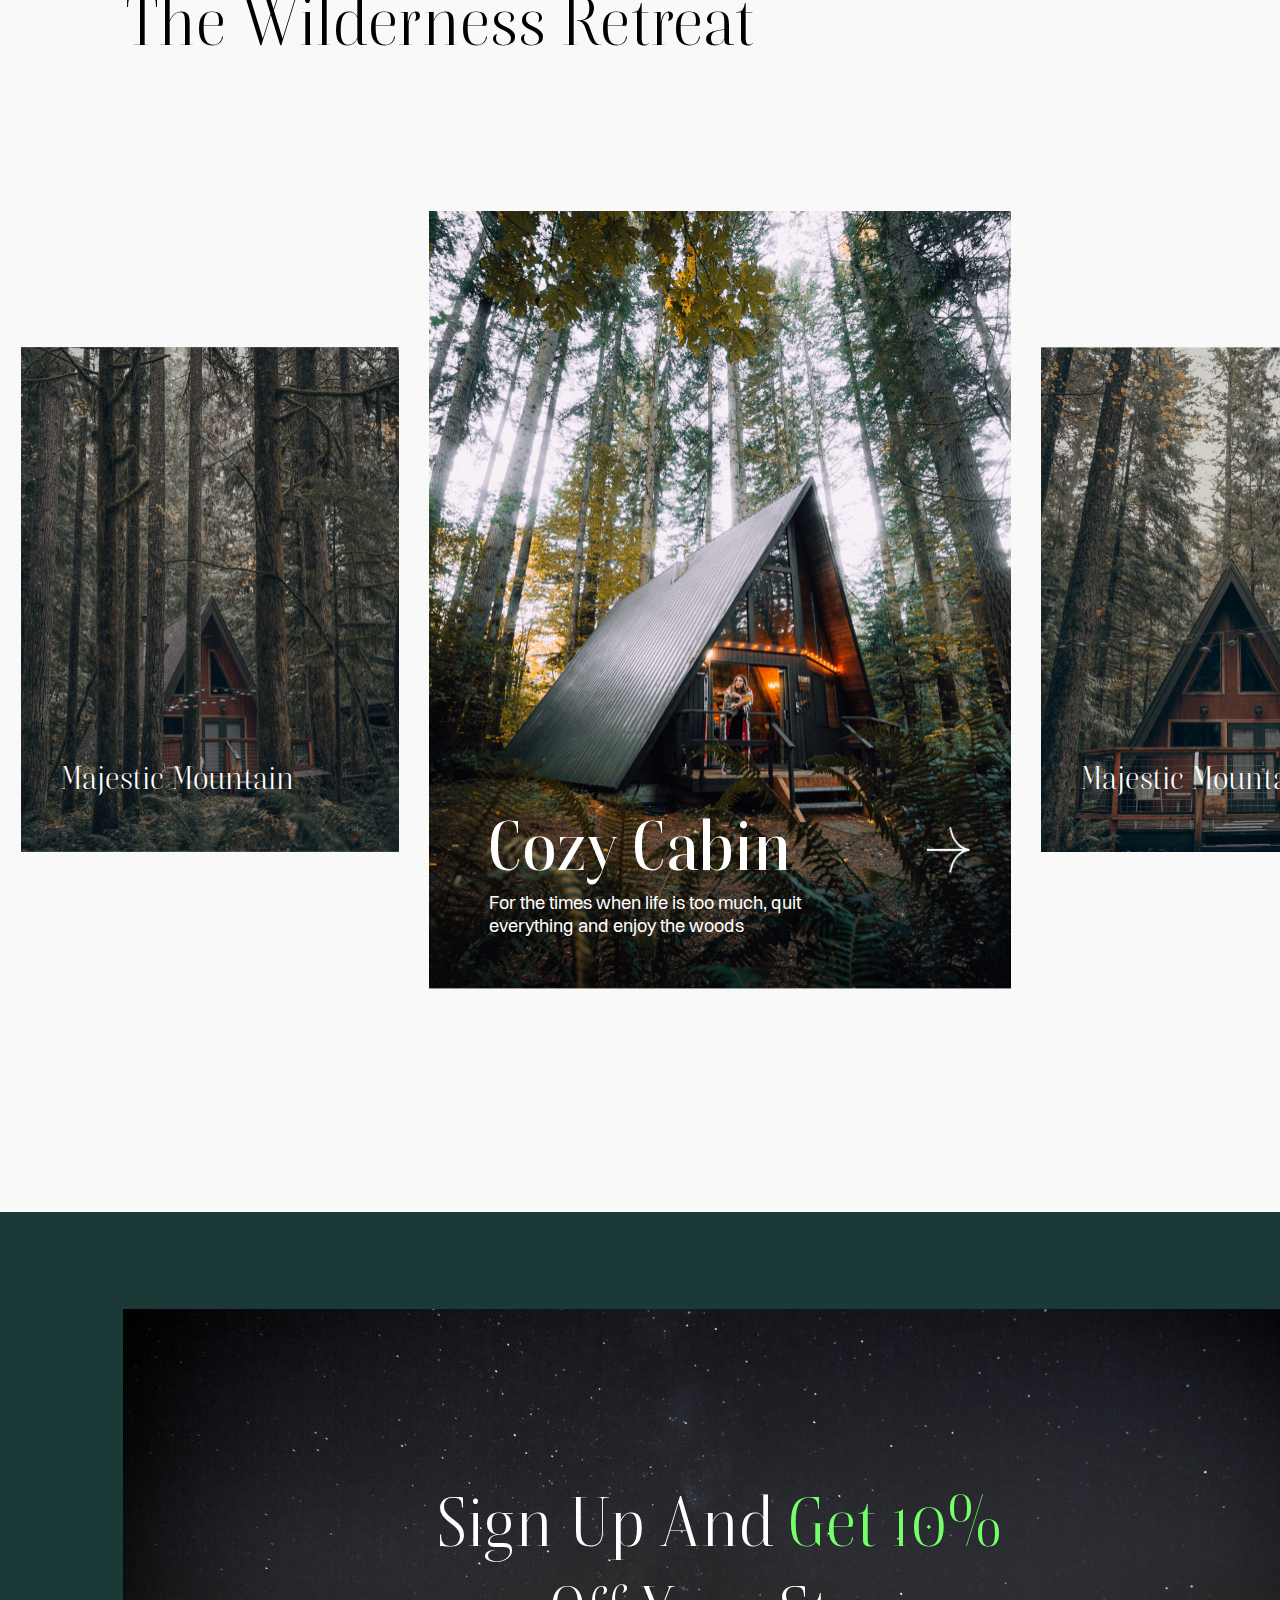
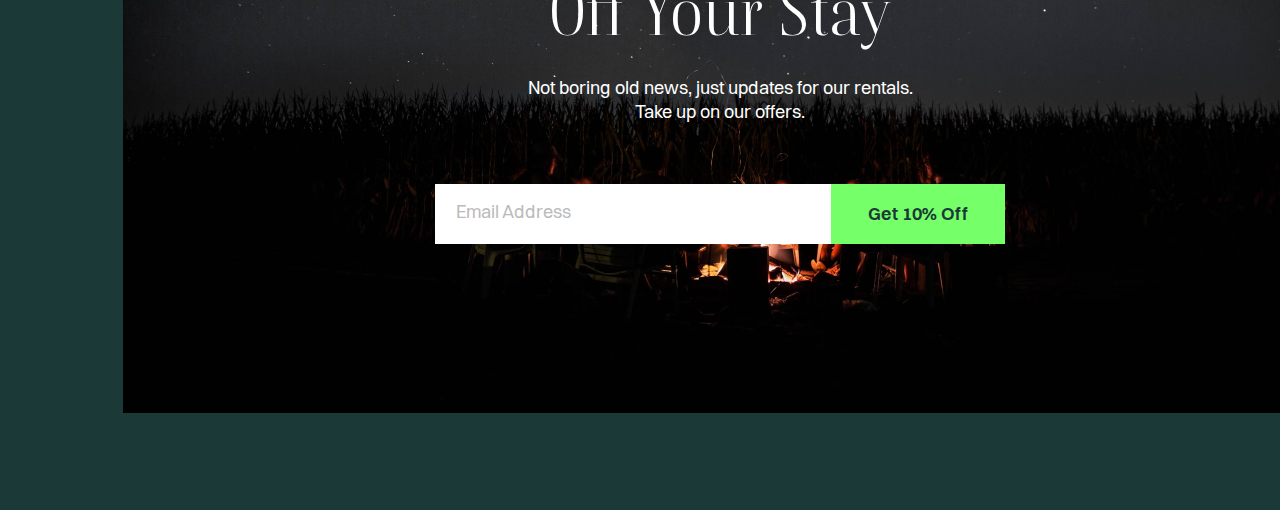
==== commit 7e12582e: "Completed the CTA section" ====
--- a/home-page/index.html
+++ b/home-page/index.html
@@ -147,6 +147,25 @@
         </div>
       </section>
       <!-- ============================ End Unique Rooms section ================================ -->
+
+      <!-- ========================== Start Call To Action section ============================== -->
+      <section class="cta flex-center">
+        <div class="container flex-center">
+          <h2>
+            Sign Up And <span>Get 10%</span> <br />
+            Off Your Stay
+          </h2>
+          <p>
+            Not boring old news, just updates for our rentals. <br />
+            Take up on our offers.
+          </p>
+          <div>
+            <input type="text" placeholder="Email Address" />
+            <button>Get 10% Off</button>
+          </div>
+        </div>
+      </section>
+      <!-- ========================== End Call To Action section ================================ -->
     </main>
 
     <script src="./app.js"></script>
--- a/home-page/styles.css
+++ b/home-page/styles.css
@@ -348,35 +348,35 @@
   position: relative;
 }
 
+section.unique-rooms .cabins .cabin > div,
+section.unique-rooms .cabins .cabin > img {
+  position: absolute;
+  height: 100%;
+  width: 100%;
+  top: 0;
+}
+
+section.unique-rooms .cabins .cabin > div {
+  z-index: 2;
+  color: white;
+  display: flex;
+  flex-direction: column;
+  justify-content: end;
+}
+
+section.unique-rooms .cabins .cabin:first-child > div,
+section.unique-rooms .cabins .cabin:last-child > div {
+  padding: 0 0 54px 39px;
+  font-family: Boska Variable;
+  font-size: 32.11px;
+  font-weight: 400 !important;
+  line-height: 41.75px;
+}
+
 section.unique-rooms .cabins .cabin:nth-child(2) {
   width: 582px;
   height: 778.32px;
   position: relative;
-}
-
-section.unique-rooms .cabins .cabin > div,
-section.unique-rooms .cabins .cabin > img {
-  position: absolute;
-  height: 100%;
-  width: 100%;
-  top: 0;
-}
-
-section.unique-rooms .cabins .cabin > div {
-  z-index: 2;
-  color: white;
-  display: flex;
-  flex-direction: column;
-  justify-content: end;
-}
-
-section.unique-rooms .cabins .cabin:first-child > div,
-section.unique-rooms .cabins .cabin:last-child > div {
-  padding: 0 0 54px 39px;
-  font-family: Boska Variable;
-  font-size: 32.11px;
-  font-weight: 400 !important;
-  line-height: 41.75px;
 }
 
 section.unique-rooms .cabins .cabin:nth-child(2) > div {
@@ -407,3 +407,67 @@
   margin-bottom: 65px;
 }
 /* ============================== End Unique Rooms section Styles ================================ */
+
+/* ================================ Start Call To Action Styles ================================== */
+section.cta {
+  height: 898px;
+  background-color: var(--primary-bg);
+}
+
+section.cta .container {
+  height: 704px;
+  width: 1194px;
+  flex-direction: column;
+  background-image: url("./assets/images/CTABG.png");
+  background-size: 100% 100%;
+  color: white;
+  text-align: center;
+}
+
+section.cta .container h2 {
+  font-family: Boska Variable;
+  font-size: 68px;
+  font-weight: 400;
+  line-height: 88.4px;
+}
+
+section.cta .container h2 span {
+  color: var(--primary-color);
+}
+
+section.cta .container p {
+  font-family: Switzer Variable;
+  font-size: 18px;
+  line-height: 23.76px;
+  margin: 21px 0 60px 0;
+}
+
+section.cta .container > div {
+  width: 570px;
+  height: 60px;
+  display: flex;
+}
+
+section.cta .container > div > input {
+  flex-grow: 1;
+  padding-left: 21px;
+  border: none;
+}
+
+section.cta .container > div > input::placeholder {
+  font-family: Switzer Variable;
+  font-size: 18px;
+  line-height: 23.76px;
+  color: #bbbbbb;
+}
+section.cta .container div > button {
+  width: 174px;
+  background-color: var(--primary-color);
+  color: var(--text-color);
+  font-family: Switzer Variable;
+  font-size: 18px;
+  font-weight: 600;
+  line-height: 23.76px;
+  border: none;
+}
+/* ================================ End Call To Action Styles ==================================== */
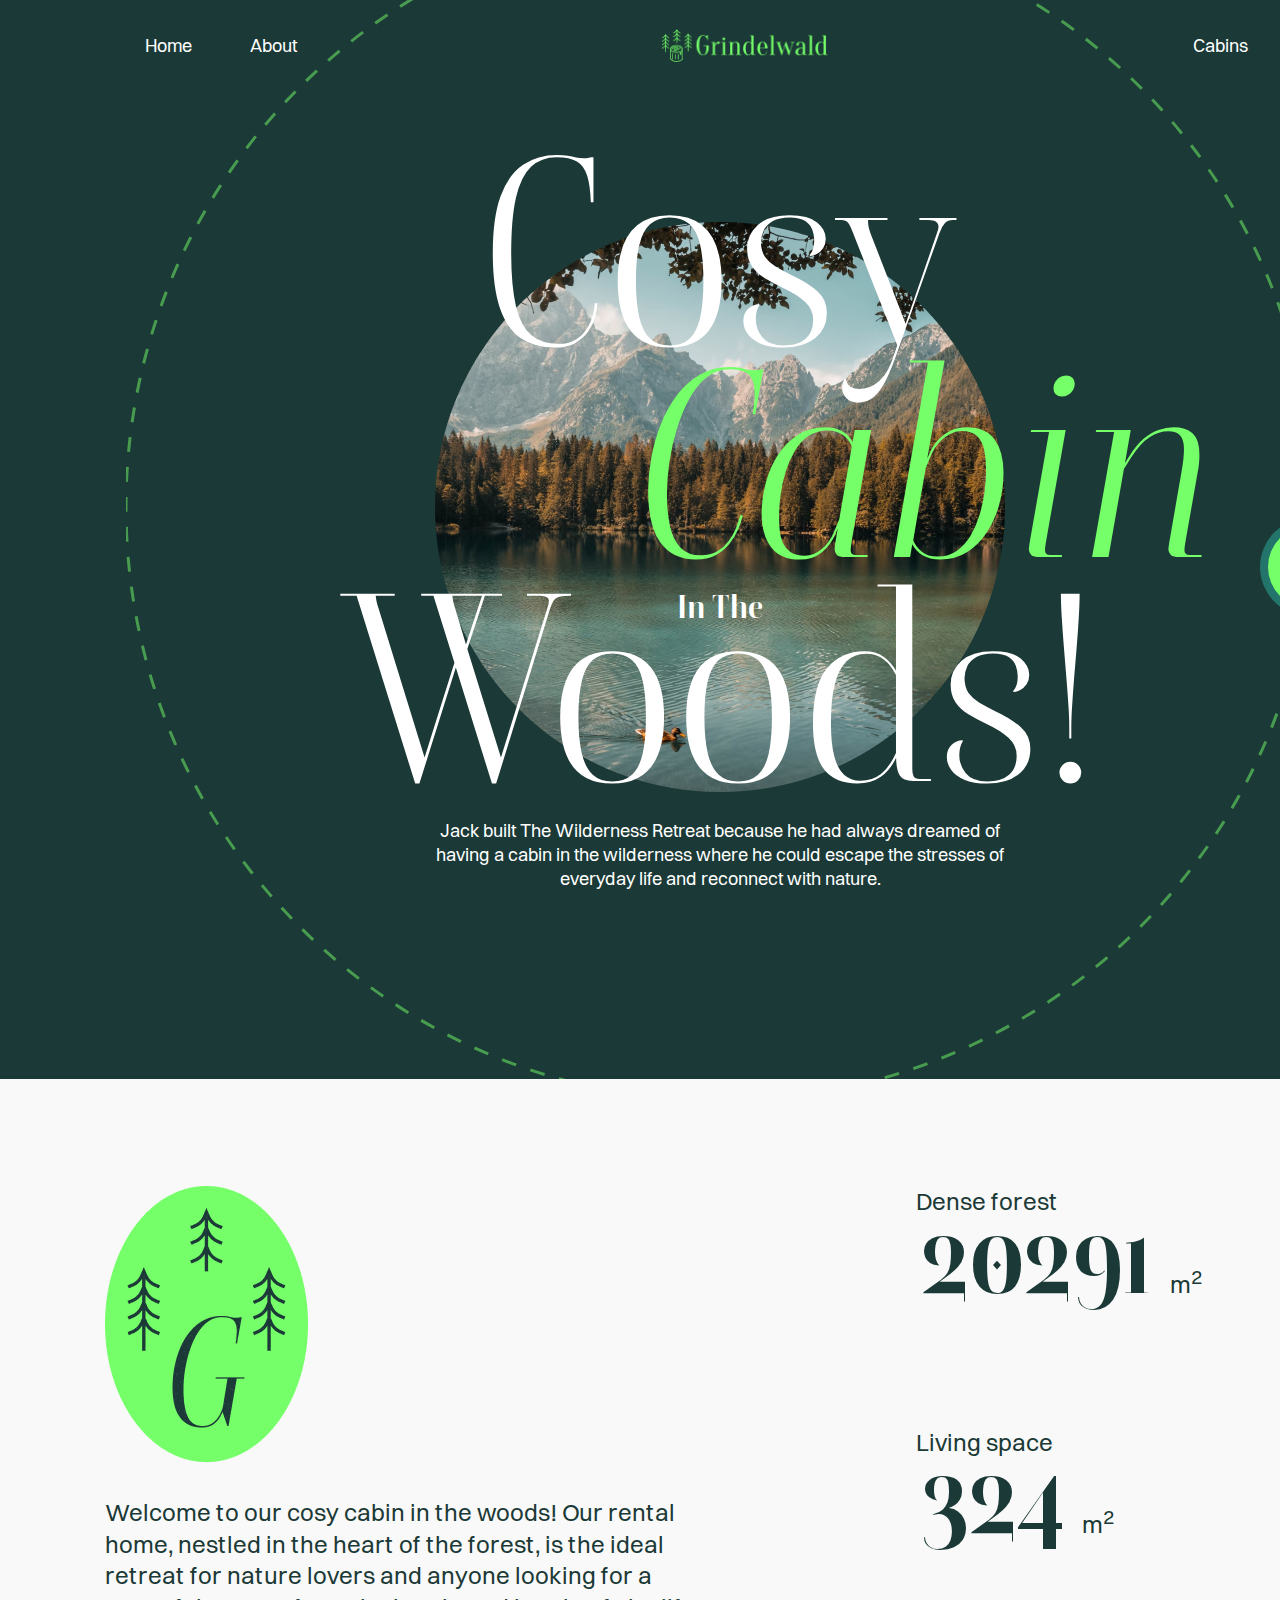
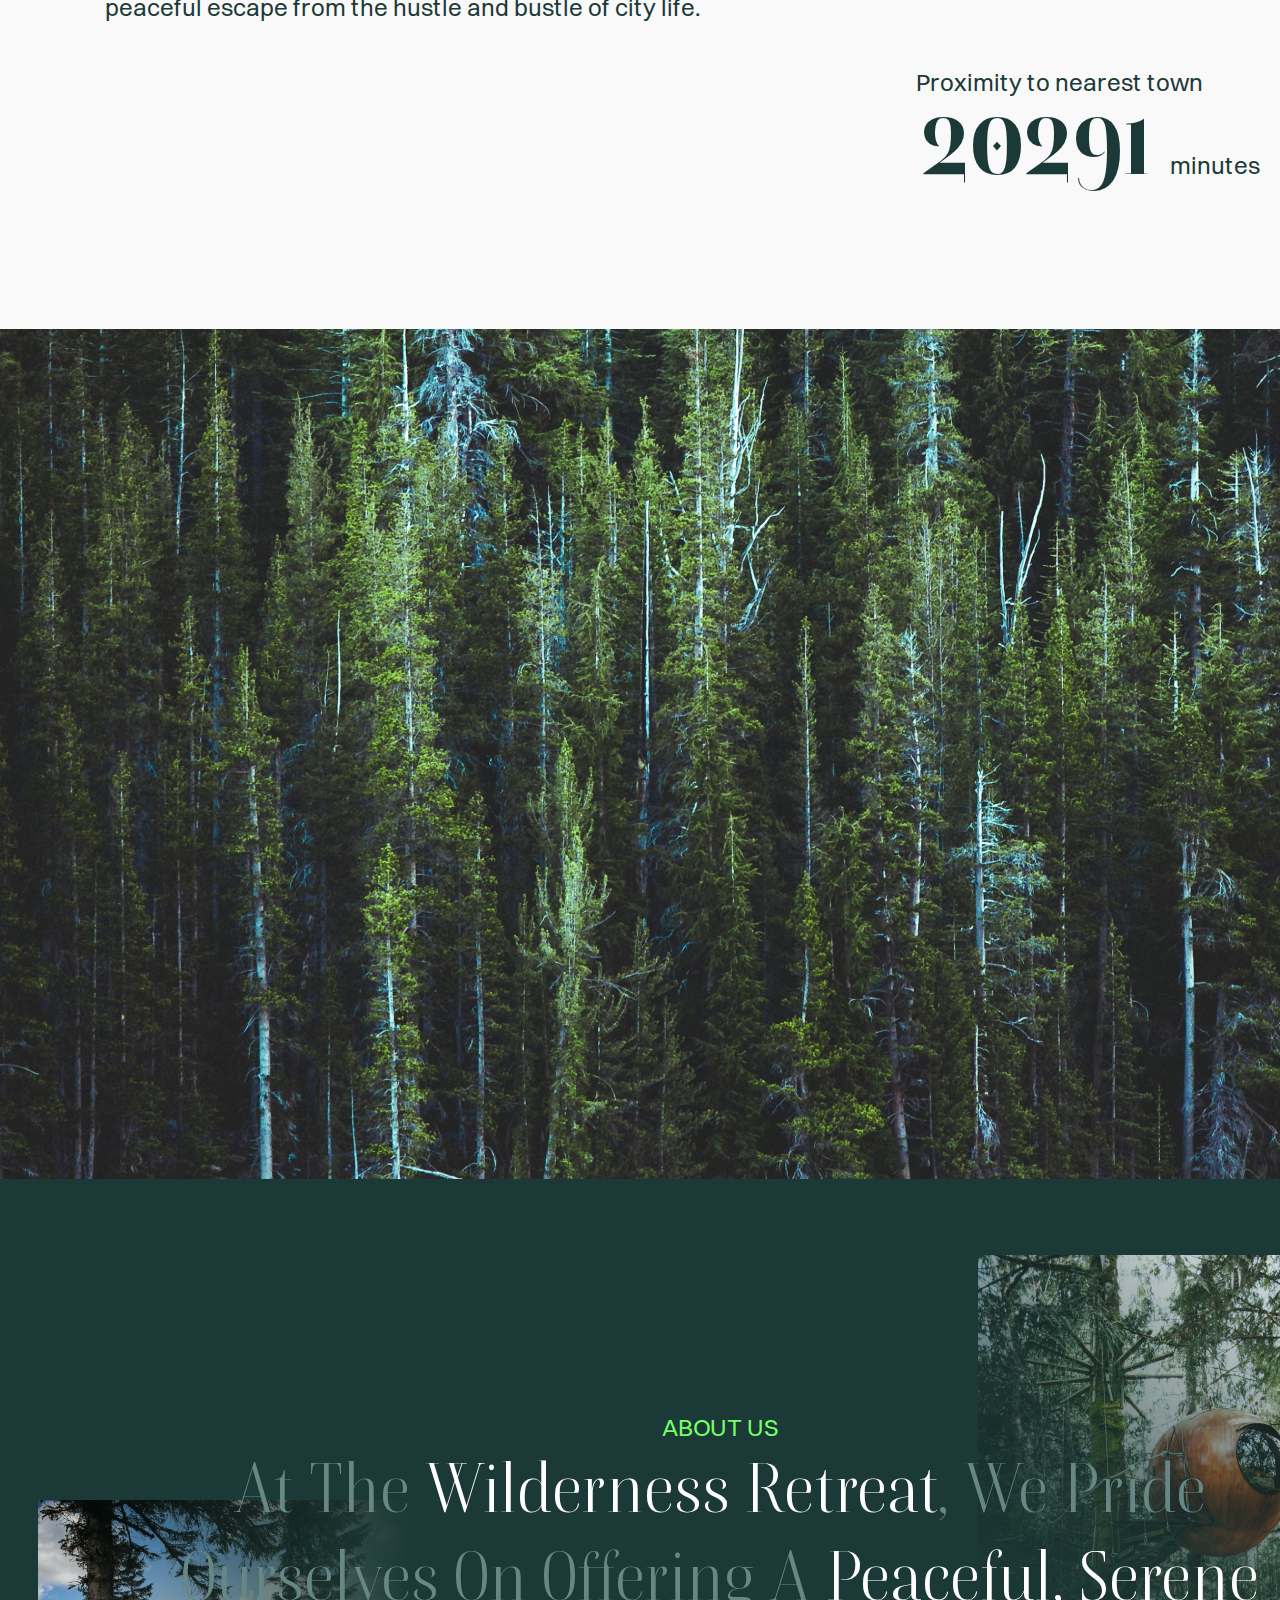
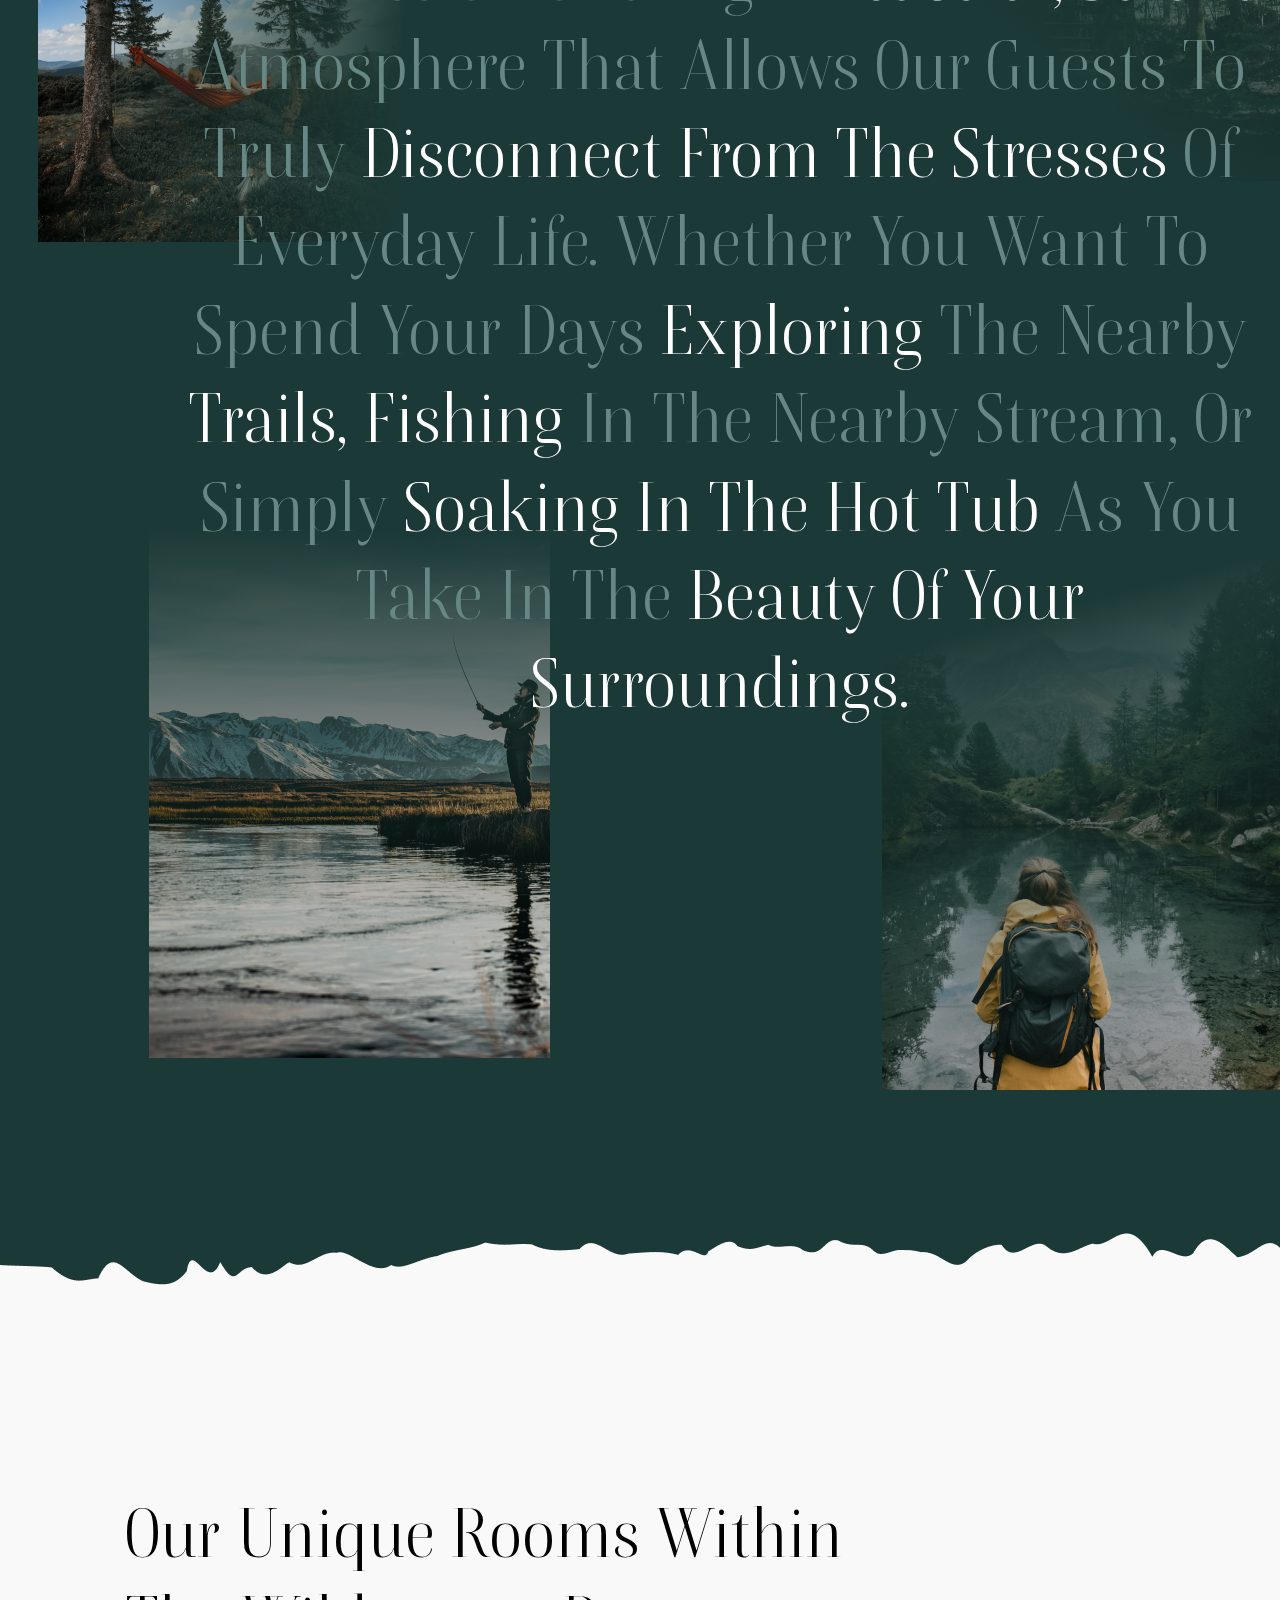
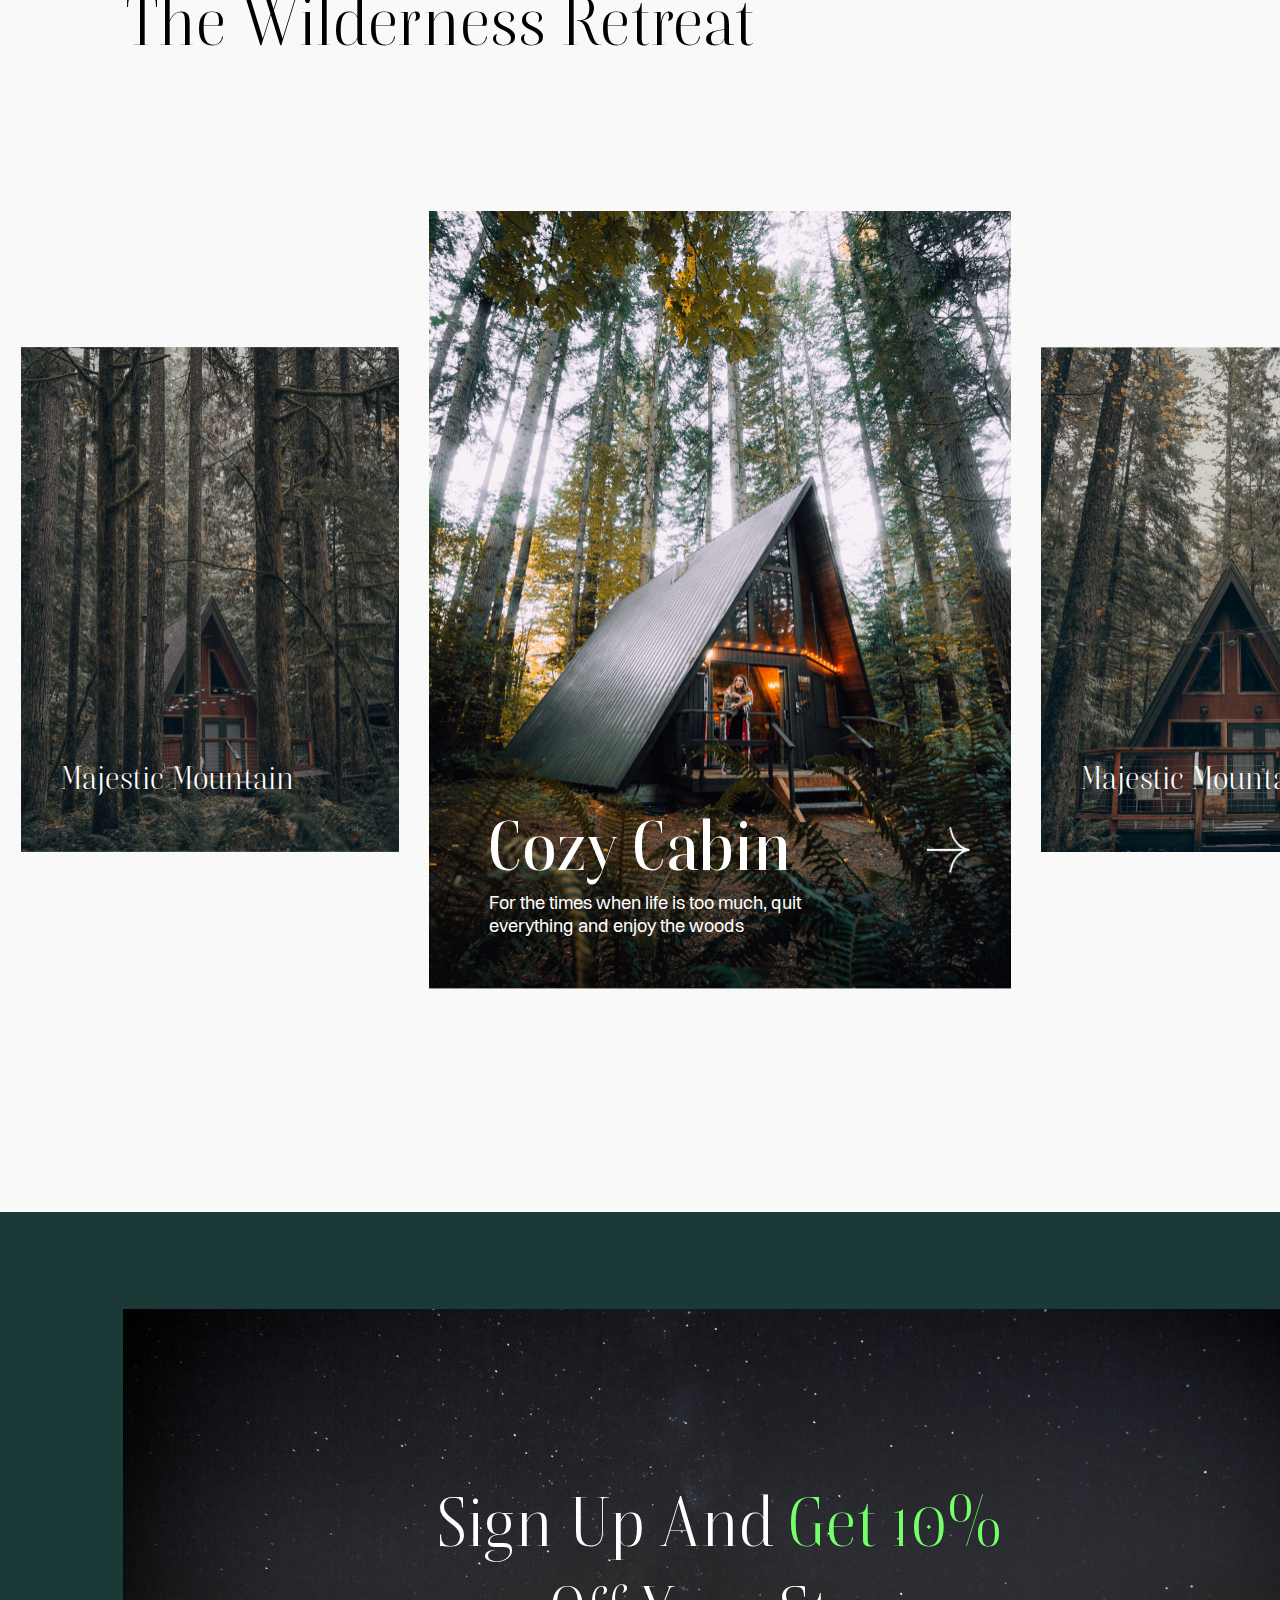
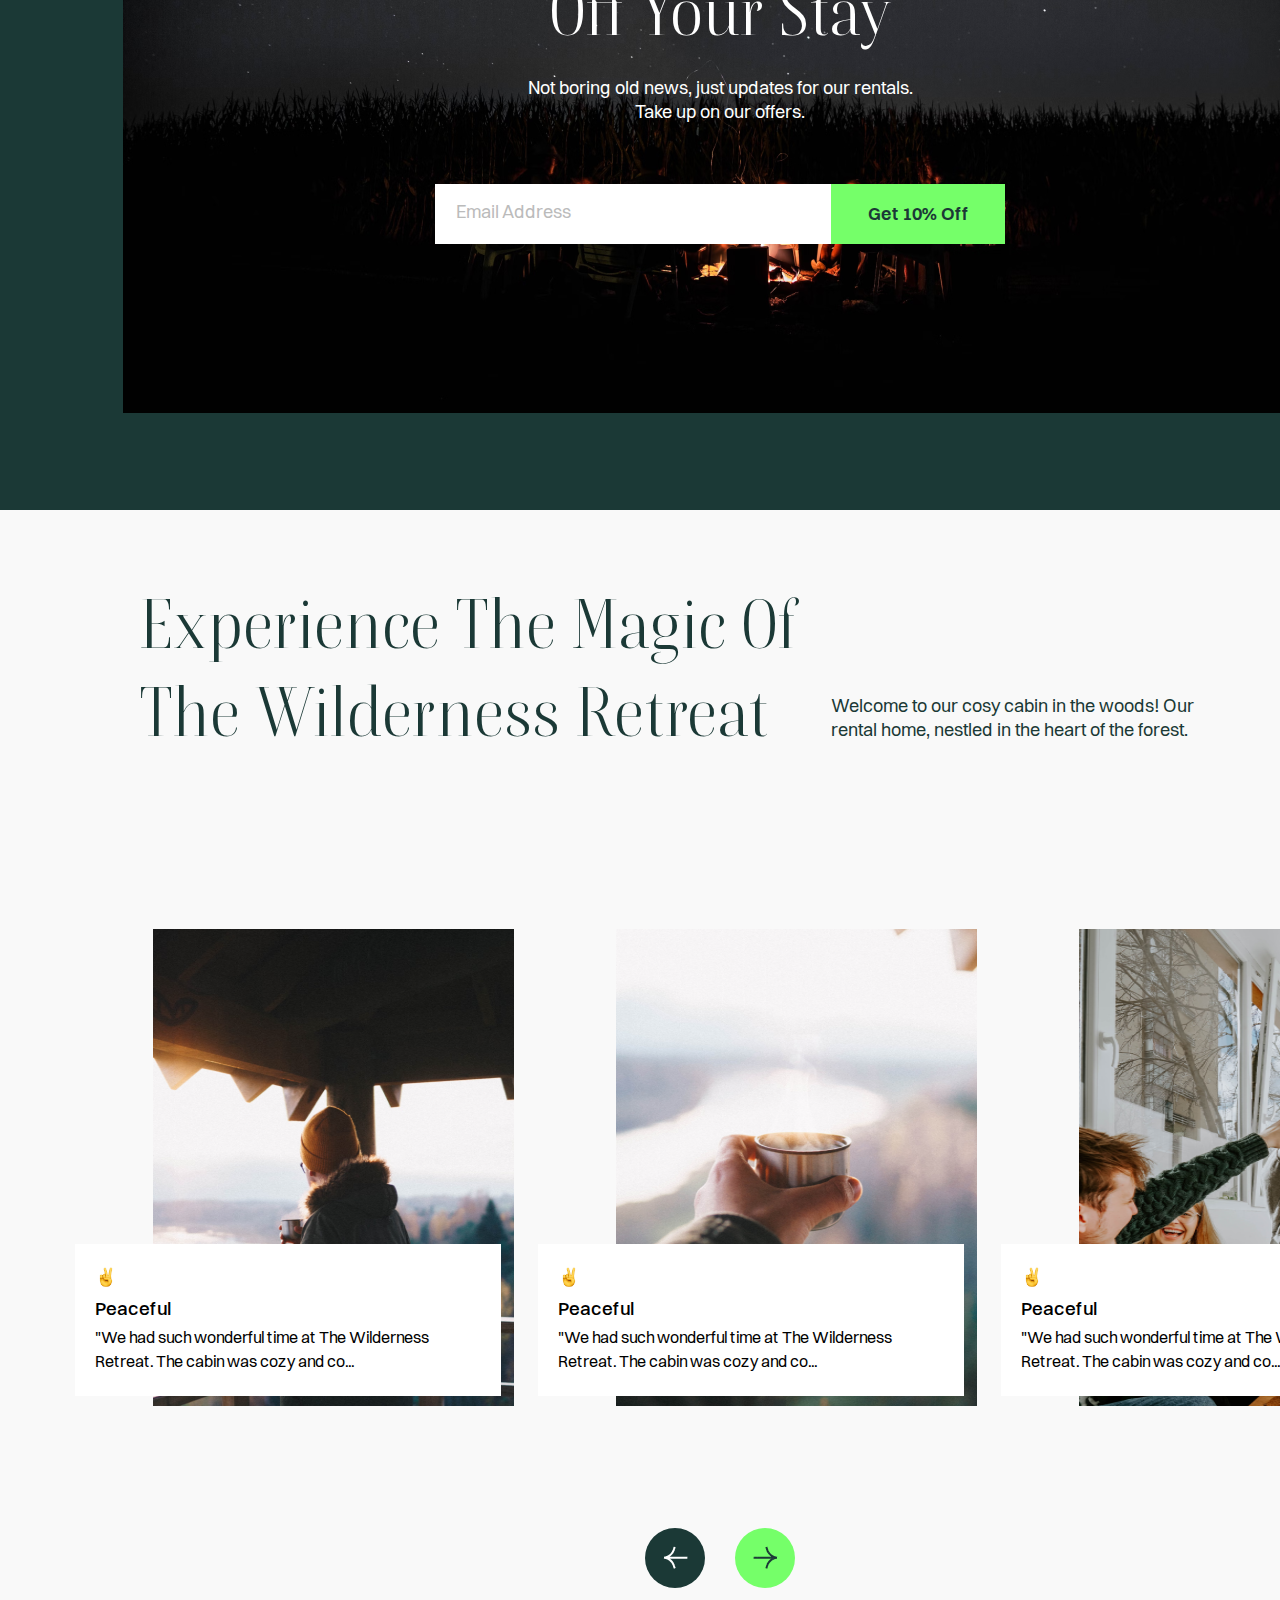
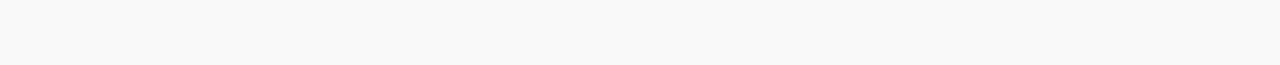
==== commit b67dad2d: "Completed the testimonials section" ====
--- a/home-page/index.html
+++ b/home-page/index.html
@@ -45,7 +45,7 @@
                 <span id="in-the">In The </span>
                 <span> Woods!</span>
               </h1>
-              <p>
+              <p class="para">
                 Jack built The Wilderness Retreat because he had always dreamed
                 of having a cabin in the wilderness where he could escape the
                 stresses of everyday life and reconnect with nature.
@@ -65,7 +65,7 @@
       <section class="company-info">
         <div class="logo-para-container">
           <img src="./assets/images/trees.png" alt="Grindelwald" />
-          <p class="company-para">
+          <p class="para">
             Welcome to our cosy cabin in the woods! Our rental home, nestled in
             the heart of the forest, is the ideal retreat for nature lovers and
             anyone looking for a peaceful escape from the hustle and bustle of
@@ -103,7 +103,7 @@
       <!-- ============================== Start About section =================================== -->
       <section class="about">
         <h5>ABOUT US</h5>
-        <p>
+        <p class="section-title">
           At The <span>Wilderness Retreat</span>, we pride ourselves on offering
           a <span>Peaceful, Serene</span> atmosphere that allows our guests to
           truly <span>Disconnect From The Stresses</span> of everyday life.
@@ -118,7 +118,7 @@
 
       <!-- ============================ Start Unique Rooms section ============================== -->
       <section class="unique-rooms">
-        <h2>
+        <h2 class="section-title">
           Our Unique Rooms Within <br />
           The Wilderness Retreat
         </h2>
@@ -132,7 +132,7 @@
             <div>
               <div class="cabin-info">
                 <h3>Cozy Cabin</h3>
-                <p>
+                <p class="para">
                   For the times when life is too much, quit everything and enjoy
                   the woods
                 </p>
@@ -151,11 +151,11 @@
       <!-- ========================== Start Call To Action section ============================== -->
       <section class="cta flex-center">
         <div class="container flex-center">
-          <h2>
+          <h2 class="section-title">
             Sign Up And <span>Get 10%</span> <br />
             Off Your Stay
           </h2>
-          <p>
+          <p class="para">
             Not boring old news, just updates for our rentals. <br />
             Take up on our offers.
           </p>
@@ -166,6 +166,61 @@
         </div>
       </section>
       <!-- ========================== End Call To Action section ================================ -->
+
+      <!-- ========================== Start Testimonial section ================================ -->
+      <section class="testimonial-section">
+        <div class="title-contaner">
+          <h2>
+            Experience The Magic Of <br />
+            The Wilderness Retreat
+          </h2>
+          <p class="para">
+            Welcome to our cosy cabin in the woods! Our <br />
+            rental home, nestled in the heart of the forest.
+          </p>
+        </div>
+        <div class="testimonials">
+          <div class="testimonial">
+            <div class="content">
+              <img src="./assets/icons/v-sign.png" alt="" />
+              <h3>Peaceful</h3>
+              <p class="para">
+                "We had such wonderful time at The Wilderness Retreat. The cabin
+                was cozy and co...
+              </p>
+            </div>
+          </div>
+          <div class="testimonial">
+            <div class="content">
+              <img src="./assets/icons/v-sign.png" alt="" />
+              <h3>Peaceful</h3>
+              <p class="para">
+                "We had such wonderful time at The Wilderness Retreat. The cabin
+                was cozy and co...
+              </p>
+            </div>
+          </div>
+          <div class="testimonial">
+            <div class="content">
+              <img src="./assets/icons/v-sign.png" alt="" />
+              <h3>Peaceful</h3>
+              <p class="para">
+                "We had such wonderful time at The Wilderness Retreat. The cabin
+                was cozy and co...
+              </p>
+            </div>
+          </div>
+        </div>
+        <div class="btns flex-center">
+          <button id="left-btn" class="flex-center">
+            <img src="./assets/icons/left-arrow.png" alt="" />
+          </button>
+          <button id="right-btn" class="flex-center">
+            <img src="./assets/icons/right-sm-arrow.png" alt="" />
+          </button>
+        </div>
+      </section>
+      <!-- =========================== End Testimonial section ================================== -->
     </main>
 
     <script src="./app.js"></script>
--- a/home-page/styles.css
+++ b/home-page/styles.css
@@ -24,10 +24,6 @@
   margin: 0;
   padding: 0;
   box-sizing: border-box;
-  /* font-family: "Boska", serif; */
-  /* font-family: "Poppins", sans-serif; */
-  /* font-family: SwitzerBlackItalic; */
-  /* font-family: BoskaExtralight; */
   text-decoration: none;
 }
 
@@ -37,11 +33,29 @@
   /* background-color: #1e1e1e; */
 }
 
+button {
+  cursor: pointer;
+}
+
 /* ====================================== Common Styles ==================================== */
 .flex-center {
   display: flex;
   align-items: center;
   justify-content: center;
+}
+
+.section-title {
+  font-family: Boska Variable;
+  font-size: 68px;
+  font-weight: 400;
+  line-height: 88.4px;
+}
+
+.para {
+  font-family: Switzer Variable;
+  font-size: 18px;
+  font-weight: 400;
+  line-height: 23.76px;
 }
 
 /* ====================================== Start Header Styles ==================================== */
@@ -99,8 +113,6 @@
   justify-content: center;
 
   background-image: url("data:image/svg+xml,%3csvg width='100%25' height='100%25' xmlns='http://www.w3.org/2000/svg'%3e%3crect width='100%25' height='100%25' fill='none' rx='50%25' ry='50%25' stroke='rgba(117%2c 255%2c 105%2c 0.5)' stroke-width='3' stroke-dasharray='15px%2c 15px' stroke-dashoffset='86' stroke-linecap='butt'/%3e%3c/svg%3e");
-
-  /* border-radius: 100px; */
 }
 
 .dash-circle img {
@@ -157,10 +169,6 @@
 .dash-circle .hero-info p {
   width: 570px;
   height: 72px;
-  font-family: Switzer Variable;
-  font-size: 18px;
-  font-weight: 400;
-  line-height: 23.76px;
   text-align: center;
   margin-top: 50px;
 }
@@ -181,7 +189,6 @@
   height: 82px;
   border-radius: 50%;
   background: var(--primary-color);
-  cursor: pointer;
   position: relative;
   border: none;
 }
@@ -219,11 +226,9 @@
 
 section.company-info .logo-para-container p {
   width: 609px;
-  font-family: Switzer Variable;
+  margin-top: 30px;
   font-size: 24px;
-  font-weight: 400;
   line-height: 31.68px;
-  margin-top: 30px;
 }
 
 section.company-info .cabin-data {
@@ -237,14 +242,13 @@
   font-size: 100px;
   font-weight: 700;
   line-height: 130px;
-  text-align: left;
   margin-top: -25px;
 }
 
 section.company-info .cabin-data > div > p,
 section.company-info .cabin-data > div h2 > span {
   font-family: Switzer Variable;
-  font-size: 24px;
+  font-size: 24px !important;
   line-height: 31.68px;
   font-weight: 400;
   margin-left: -5px;
@@ -298,11 +302,6 @@
 }
 
 section.about > p {
-  font-family: Boska Variable;
-  font-size: 68px;
-  font-style: italic;
-  font-weight: 400;
-  line-height: 88.4px;
   text-align: center;
   color: #678784;
   text-transform: capitalize;
@@ -328,10 +327,6 @@
 
 section.unique-rooms h2 {
   margin-left: 125px;
-  font-family: Boska Variable;
-  font-size: 68px;
-  font-weight: 400;
-  line-height: 88.4px;
 }
 
 section.unique-rooms .cabins {
@@ -395,9 +390,6 @@
 }
 
 section.unique-rooms .cabins .cabin:nth-child(2) > div .cabin-info p {
-  font-family: Switzer Variable;
-  font-size: 18px;
-  line-height: 23.76px;
   width: 381px;
 }
 
@@ -405,6 +397,7 @@
   width: 43px;
   height: 47px;
   margin-bottom: 65px;
+  cursor: pointer;
 }
 /* ============================== End Unique Rooms section Styles ================================ */
 
@@ -424,21 +417,11 @@
   text-align: center;
 }
 
-section.cta .container h2 {
-  font-family: Boska Variable;
-  font-size: 68px;
-  font-weight: 400;
-  line-height: 88.4px;
-}
-
 section.cta .container h2 span {
   color: var(--primary-color);
 }
 
 section.cta .container p {
-  font-family: Switzer Variable;
-  font-size: 18px;
-  line-height: 23.76px;
   margin: 21px 0 60px 0;
 }
 
@@ -471,3 +454,100 @@
   border: none;
 }
 /* ================================ End Call To Action Styles ==================================== */
+
+/* ============================= Start Testimonials Section Styles =============================== */
+section.testimonial-section {
+  height: 1155px;
+  background-color: var(--secondary-bg);
+  padding-top: 70px;
+}
+
+section.testimonial-section > .title-contaner {
+  margin-left: 139px;
+  display: flex;
+  align-items: end;
+  gap: 35px;
+  color: var(--text-color);
+}
+
+section.testimonial-section > .title-contaner h2 {
+  font-family: Boska Variable;
+  font-size: 68px;
+  font-weight: 400;
+  line-height: 88.4px;
+}
+
+section.testimonial-section > .title-contaner p {
+  margin-bottom: 15px;
+}
+
+section.testimonial-section > .testimonials {
+  margin: 172px 0 0 153px;
+  display: flex;
+  gap: 102px;
+}
+
+.testimonials > .testimonial {
+  width: 378px;
+  height: 477px;
+  background-size: 100% 100%;
+  position: relative;
+}
+
+.testimonials > .testimonial:first-child {
+  background-image: url("./assets/images/testimonial1.png");
+}
+
+.testimonials > .testimonial:nth-child(2) {
+  background-image: url("./assets/images/testimonial2.png");
+}
+
+.testimonials > .testimonial:last-child {
+  background-image: url("./assets/images/testimonial3.png");
+}
+
+.testimonials > .testimonial > .content {
+  width: 426px;
+  height: 152px;
+  background-color: white;
+  padding: 20px;
+  position: absolute;
+  left: -78px;
+  bottom: 10px;
+}
+
+.testimonials > .testimonial > .content > img {
+  width: 22px;
+  width: 22px;
+}
+
+.testimonials > .testimonial > .content h3 {
+  font-family: Switzer Variable;
+  font-weight: 500;
+  margin-bottom: 5px;
+}
+
+.testimonials > .testimonial > .content p {
+  font-size: 16px;
+}
+
+section.testimonial-section > .btns {
+  margin-top: 122px;
+  gap: 30px;
+}
+
+section.testimonial-section > .btns button {
+  width: 60px;
+  height: 60px;
+  border: none;
+  border-radius: 50%;
+}
+
+section.testimonial-section > .btns button:first-child {
+  background-color: var(--text-color);
+}
+
+section.testimonial-section > .btns button:last-child {
+  background-color: var(--primary-color);
+}
+/* ============================== End Testimonials Section Styles ================================ */
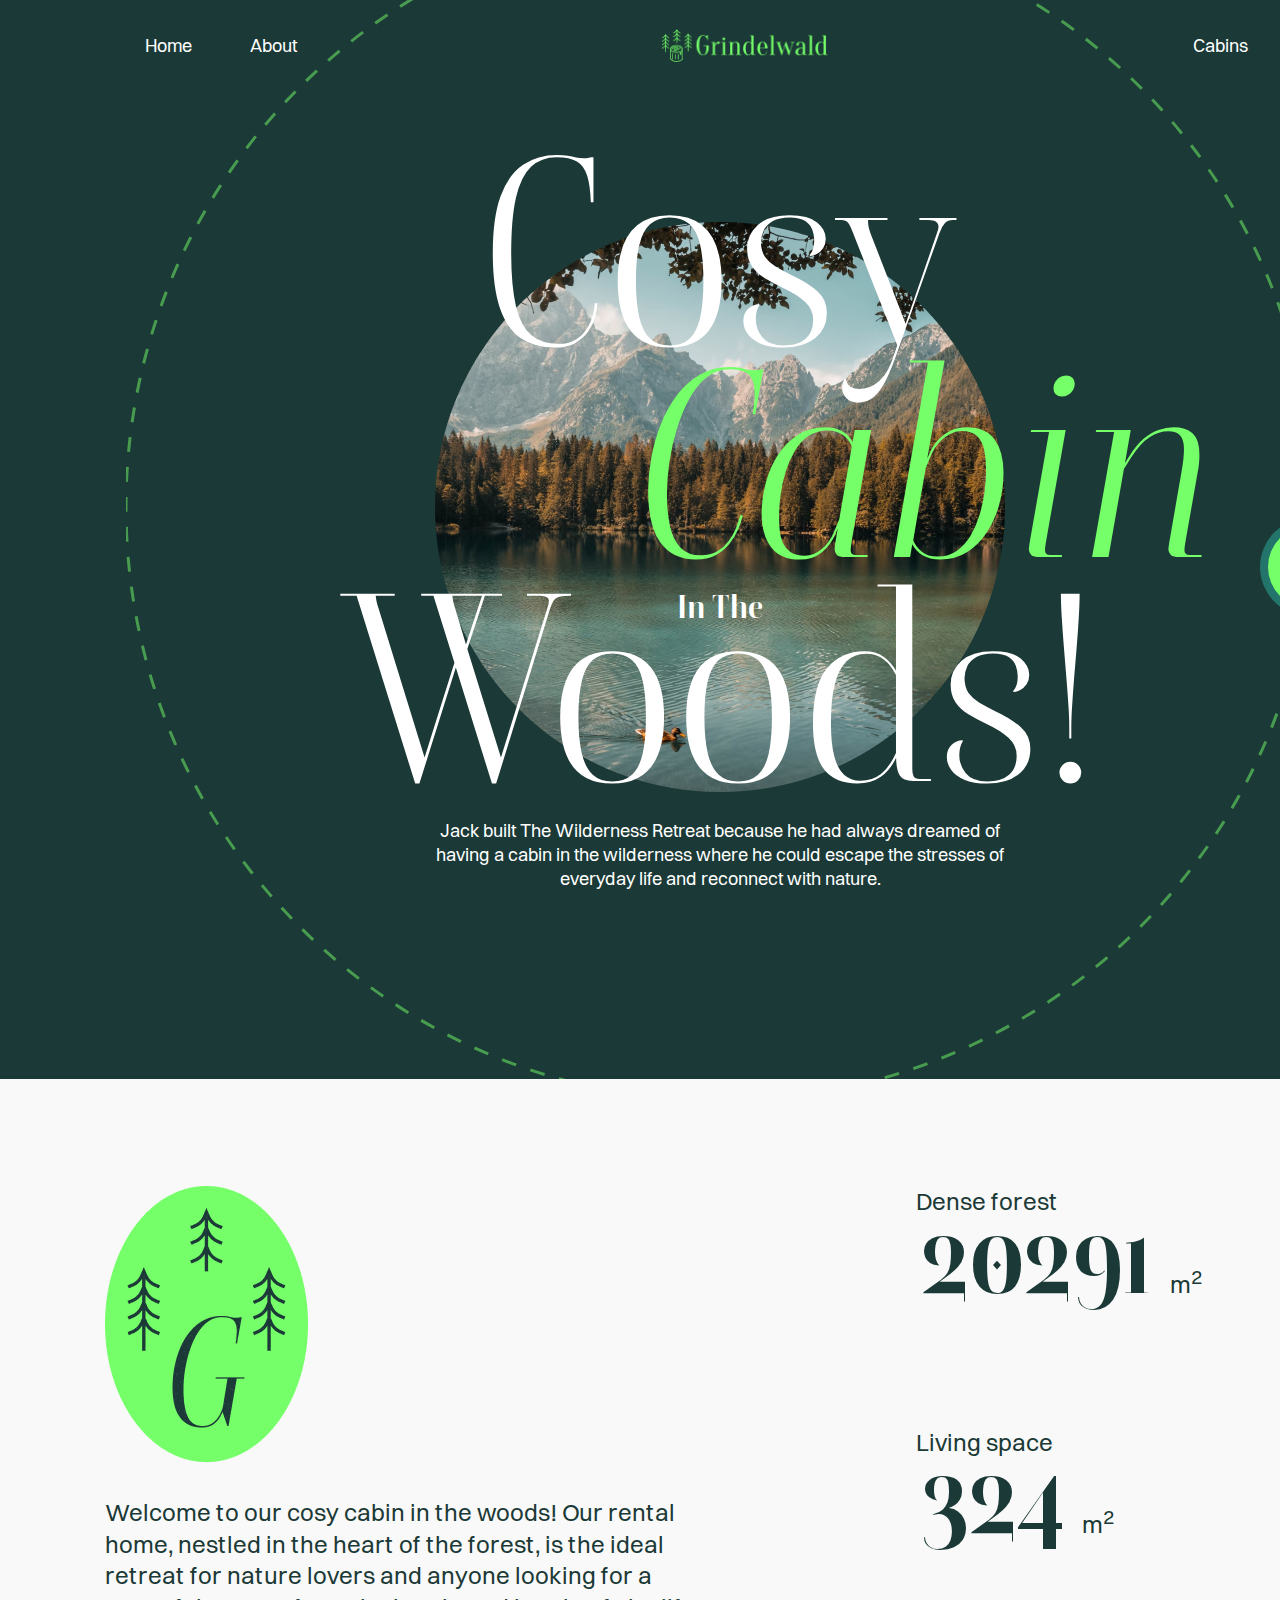
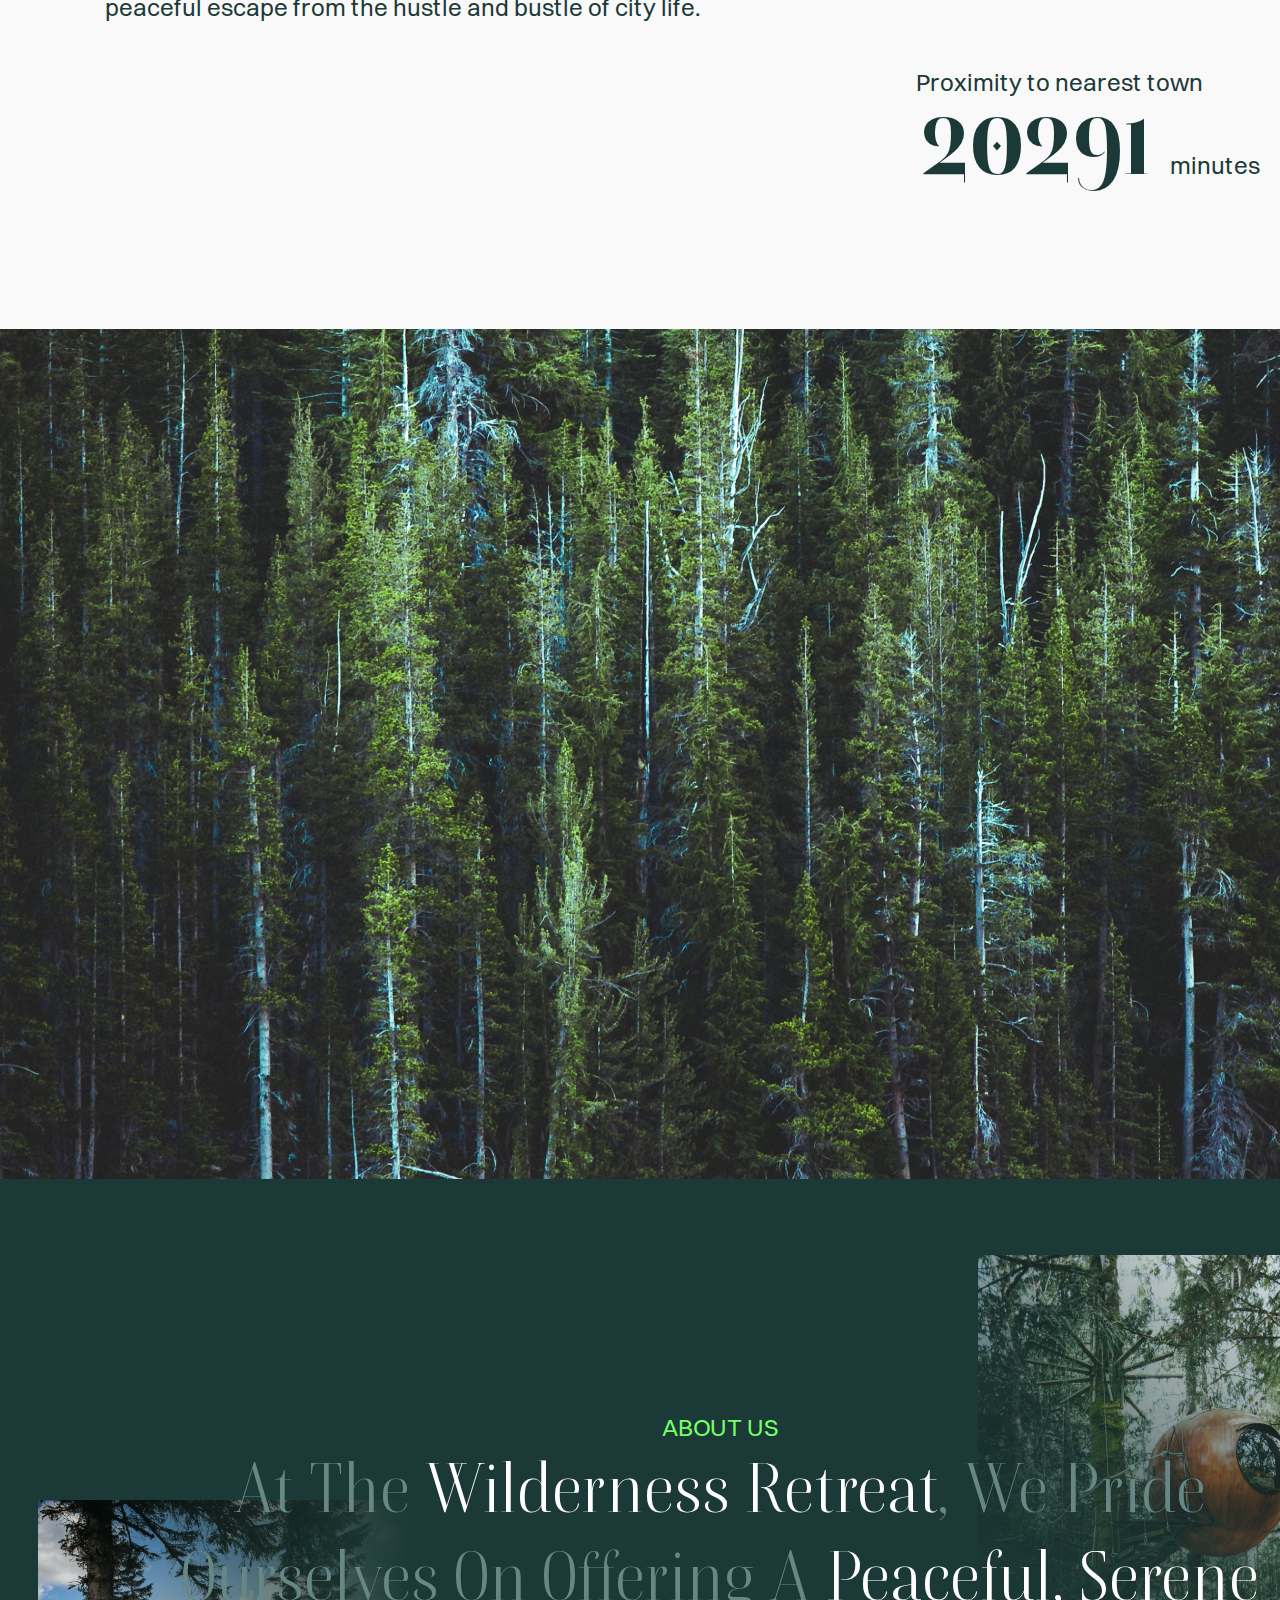
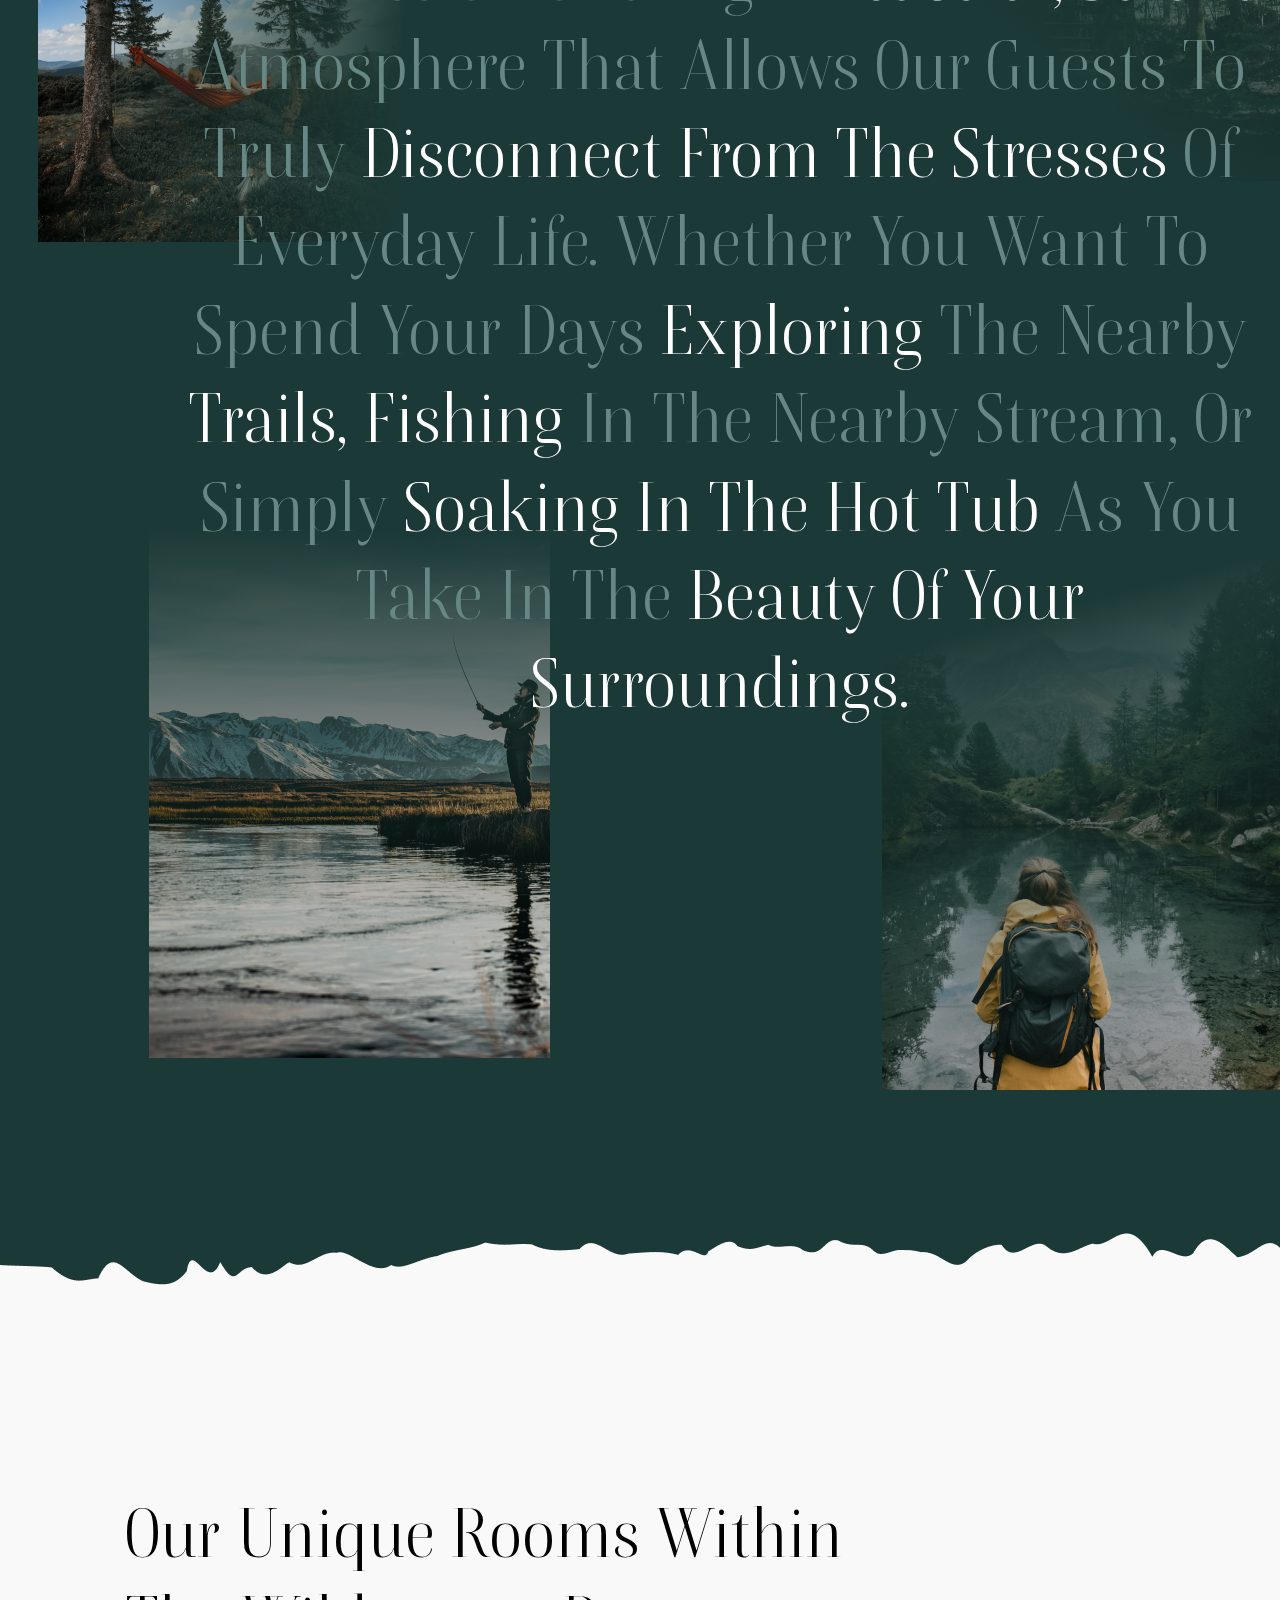
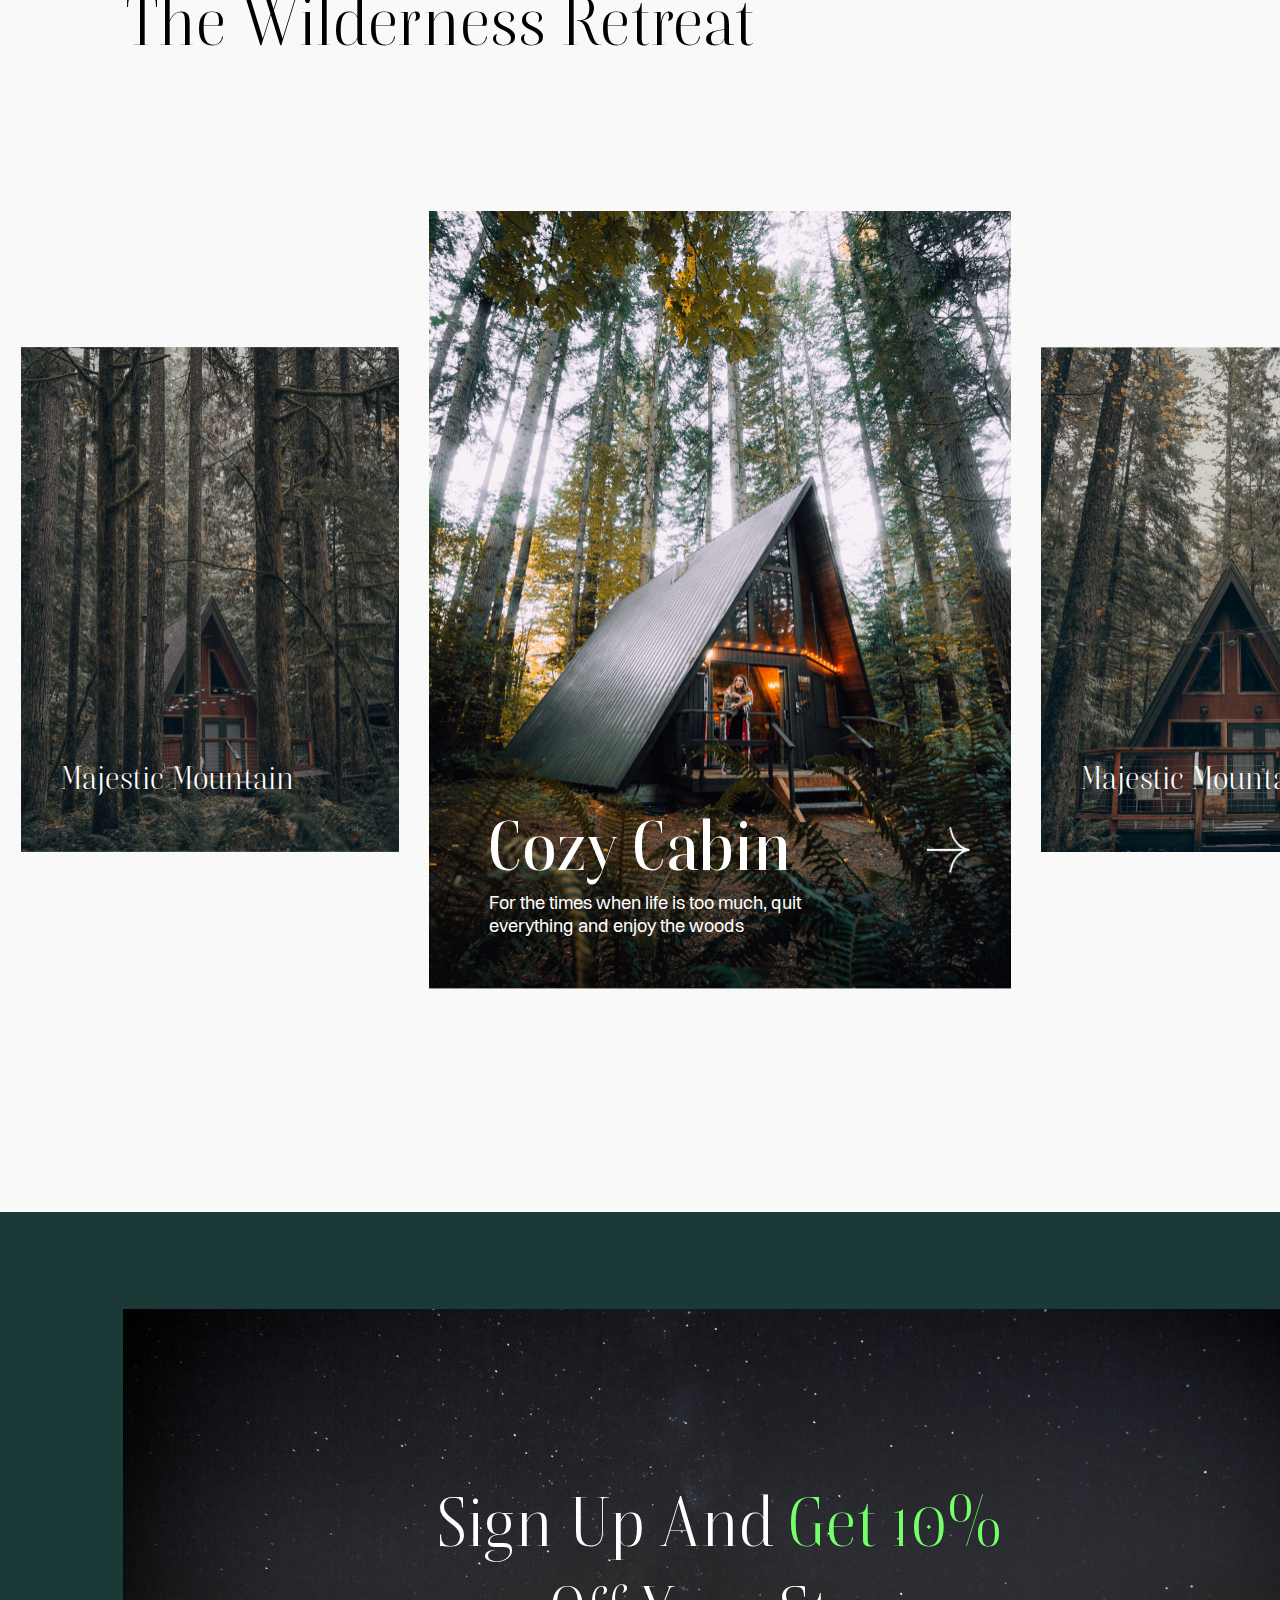
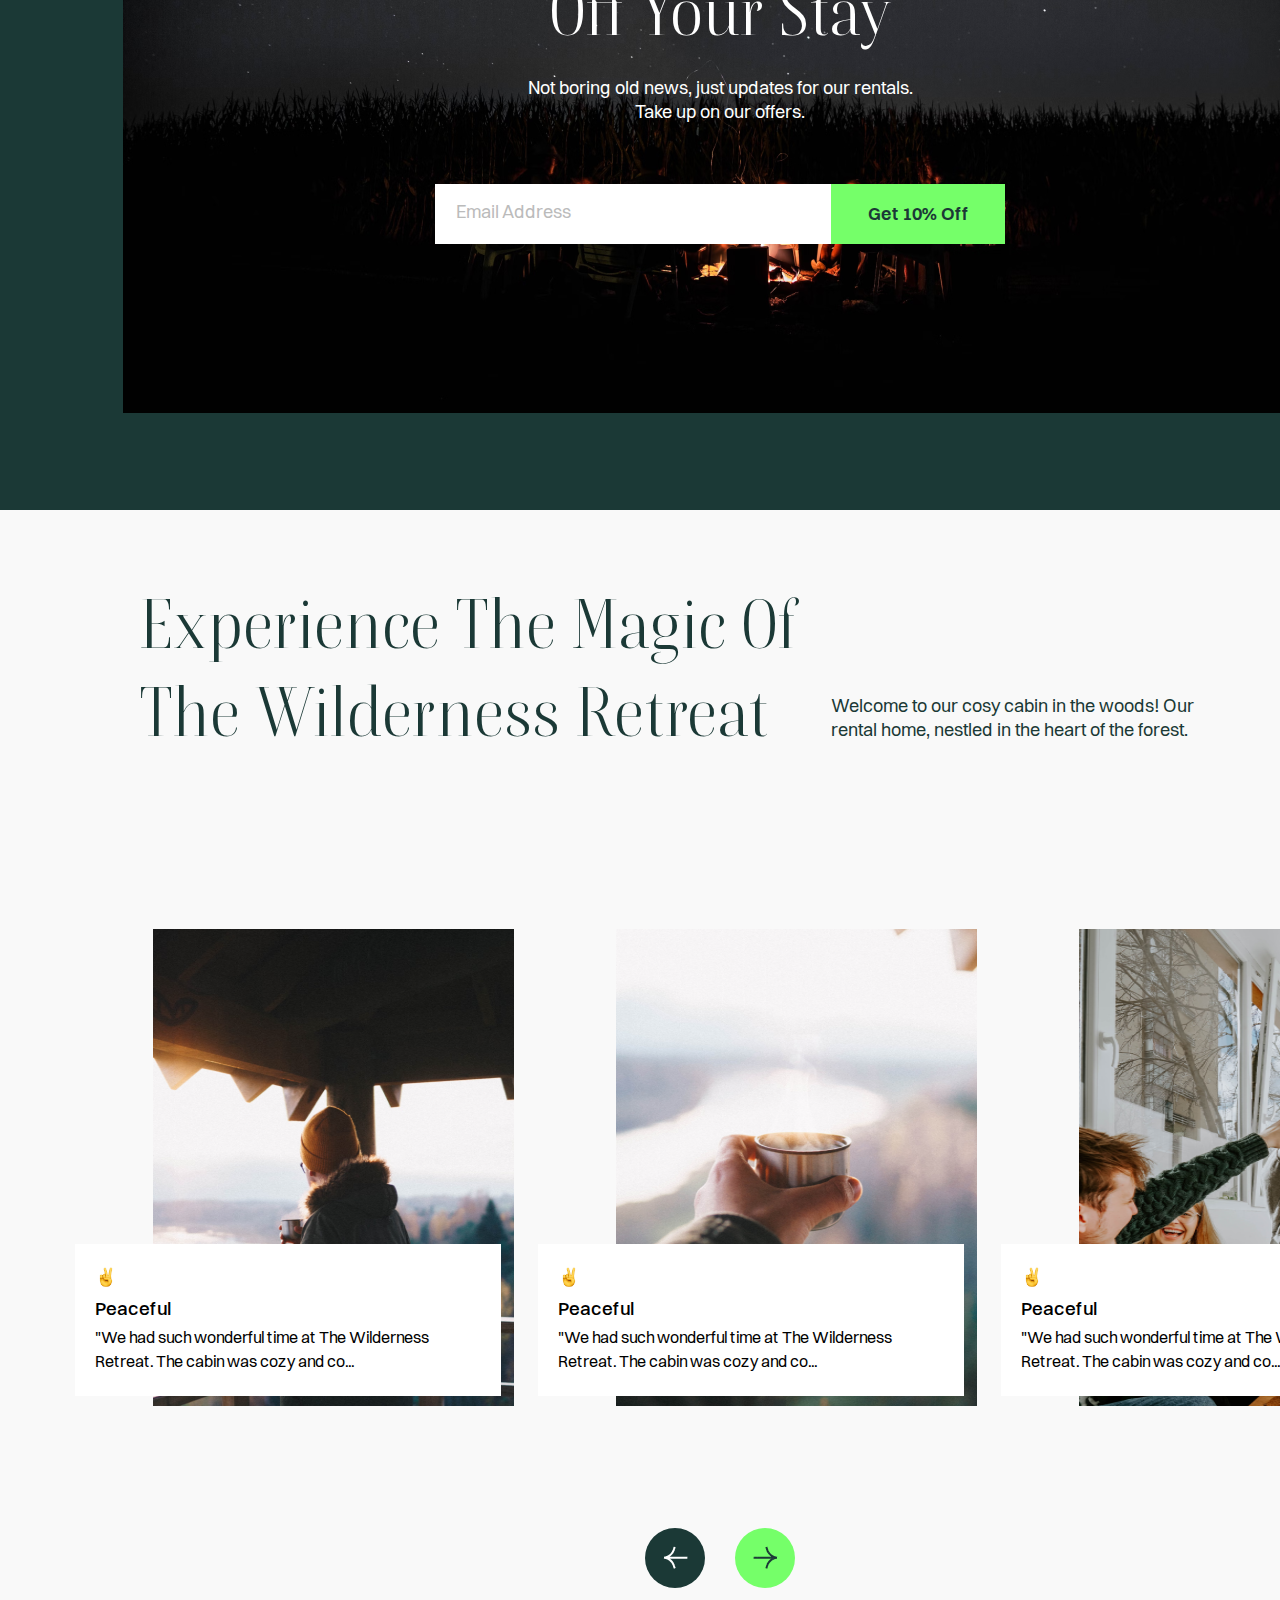
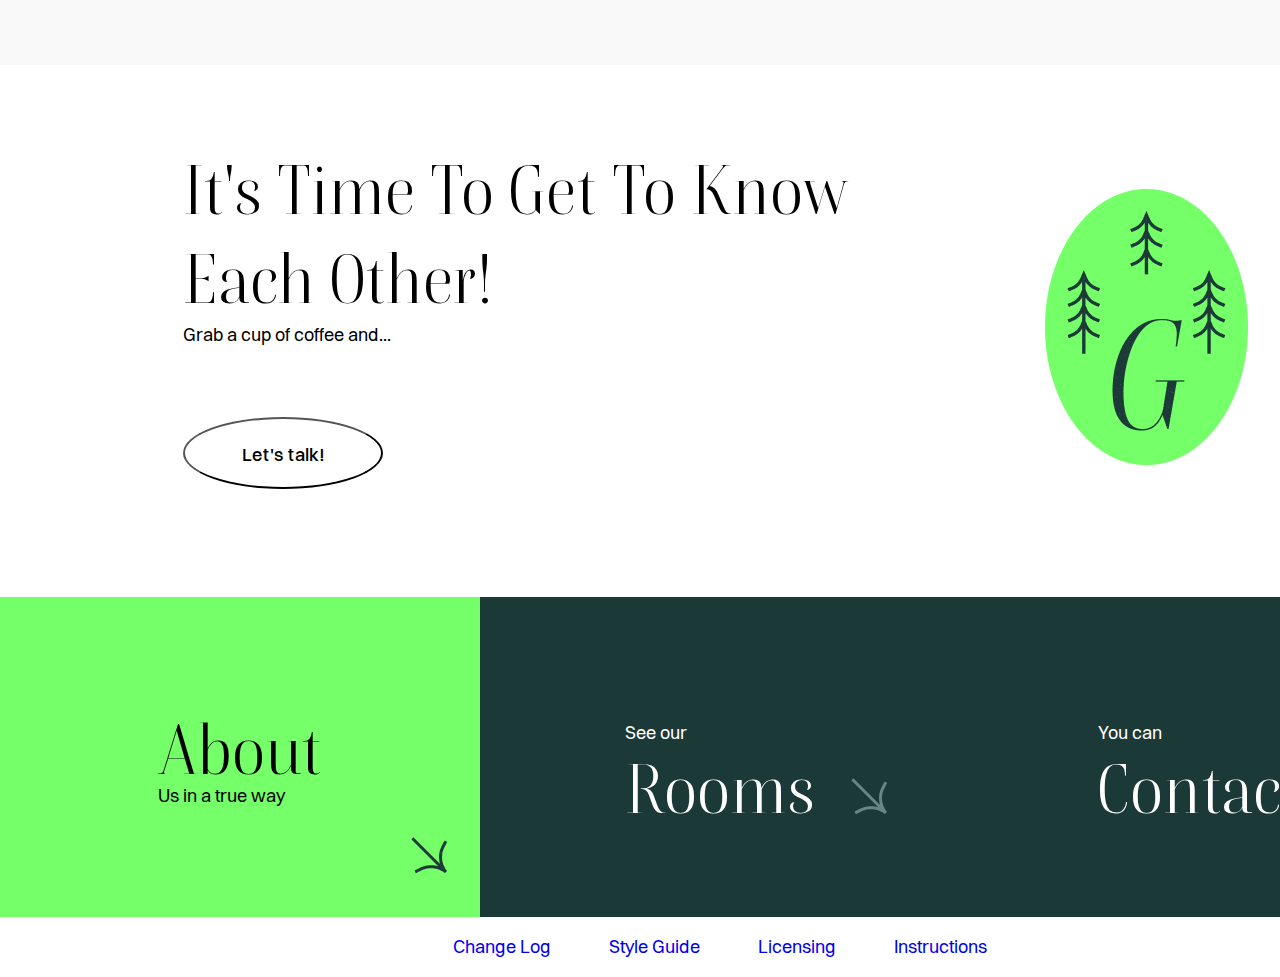
==== commit 94ff247e: "Completed the footer section" ====
--- a/home-page/index.html
+++ b/home-page/index.html
@@ -221,6 +221,50 @@
         </div>
       </section>
       <!-- =========================== End Testimonial section ================================== -->
+
+      <!-- ============================ Start Footer section ==================================== -->
+      <section class="footer">
+        <div class="footer-content">
+          <div>
+            <h2 class="section-title">
+              It's Time To Get To Know <br />Each Other!
+            </h2>
+            <p class="para">Grab a cup of coffee and...</p>
+            <button>Let's talk!</button>
+          </div>
+          <img src="./assets/images/trees.png" alt="Grindelwald Logo" />
+        </div>
+        <div class="footer-routes">
+          <div class="about flex-center">
+            <div>
+              <h3 class="section-title">About</h3>
+              <p class="para">Us in a true way</p>
+            </div>
+            <button><img src="./assets/icons/black-arrow.png" alt="" /></button>
+          </div>
+          <div class="rooms flex-center">
+            <div>
+              <p class="para">See our</p>
+              <h3 class="section-title">Rooms</h3>
+            </div>
+            <button><img src="./assets/icons/light-arrow.png" alt="" /></button>
+          </div>
+          <div class="contact flex-center">
+            <div>
+              <p class="para">You can</p>
+              <h3 class="section-title">Contact</h3>
+            </div>
+            <button><img src="./assets/icons/light-arrow.png" alt="" /></button>
+          </div>
+        </div>
+        <div class="footer-links flex-center">
+          <a href="/" class="para">Change Log</a>
+          <a href="/" class="para">Style Guide</a>
+          <a href="/" class="para">Licensing</a>
+          <a href="/" class="para">Instructions</a>
+        </div>
+      </section>
+      <!-- ============================= End Footer section ===================================== -->
     </main>
 
     <script src="./app.js"></script>
--- a/home-page/styles.css
+++ b/home-page/styles.css
@@ -551,3 +551,103 @@
   background-color: var(--primary-color);
 }
 /* ============================== End Testimonials Section Styles ================================ */
+
+/* ==================================== Start Footer Styles ====================================== */
+/* ================= Footer Content ================== */
+section.footer {
+  height: 912px;
+  background-color: white;
+  padding-top: 78px;
+}
+
+section.footer > .footer-content {
+  margin: 0 192px 105px 183px;
+  height: 349px;
+  display: flex;
+  justify-content: space-between;
+  align-items: center;
+}
+
+section.footer > .footer-content > div {
+  display: flex;
+  flex-direction: column;
+}
+
+section.footer > .footer-content > div > p {
+  margin-bottom: 70px;
+}
+
+section.footer > .footer-content > div > button {
+  width: 200px;
+  height: 72px;
+  background-color: transparent;
+  border-radius: 50%;
+  font-family: Switzer Variable;
+  font-size: 18px;
+  font-weight: 500;
+  line-height: 72px;
+}
+
+section.footer > .footer-content img {
+  width: 203px;
+  height: 276.08px;
+  margin-top: 20px;
+}
+
+/* ================= Footer Routes ================== */
+section.footer > .footer-routes {
+  display: flex;
+  height: 320px;
+  width: 100%;
+}
+
+section.footer > .footer-routes > .about {
+  background-color: var(--primary-color);
+  width: 480px;
+  flex-direction: column;
+  position: relative;
+}
+
+section.footer > .footer-routes > .about p {
+  margin-top: -10px;
+}
+
+section.footer > .footer-routes button {
+  position: absolute;
+  background-color: transparent;
+  border: none;
+  width: 43px;
+}
+
+section.footer > .footer-routes > .about button {
+  bottom: 26px;
+  right: 40px;
+}
+
+section.footer > .footer-routes > .rooms,
+section.footer > .footer-routes > .contact {
+  background-color: var(--primary-bg);
+  width: 480px;
+  color: white;
+  position: relative;
+}
+
+section.footer > .footer-routes > .rooms p,
+section.footer > .footer-routes > .contact p {
+  margin-top: 40px;
+}
+
+section.footer > .footer-routes > .rooms button,
+section.footer > .footer-routes > .contact button {
+  bottom: 85px;
+  right: 80px;
+}
+
+/* ================= Footer Links ================== */
+
+section.footer > .footer-links {
+  width: 100%;
+  height: 60px;
+  gap: 58px;
+}
+/* ===================================== End Footer Styles ======================================= */
